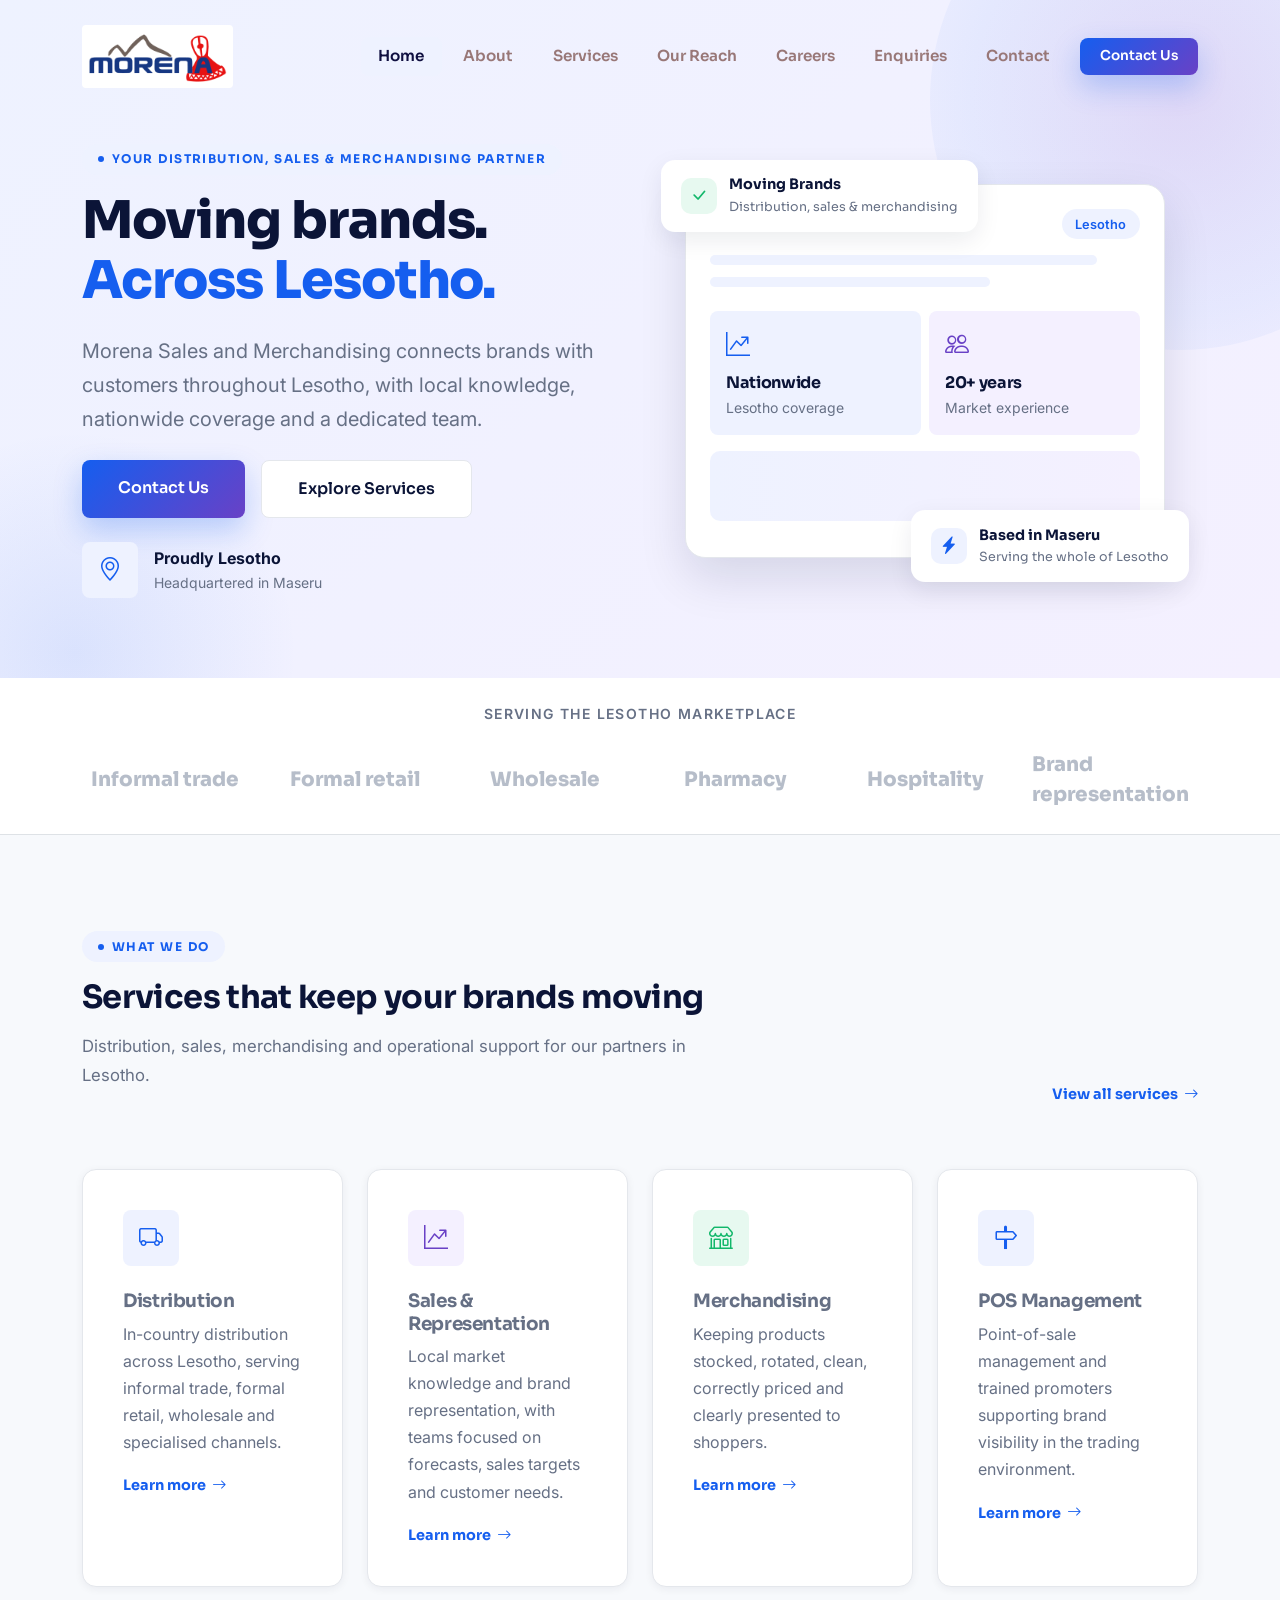
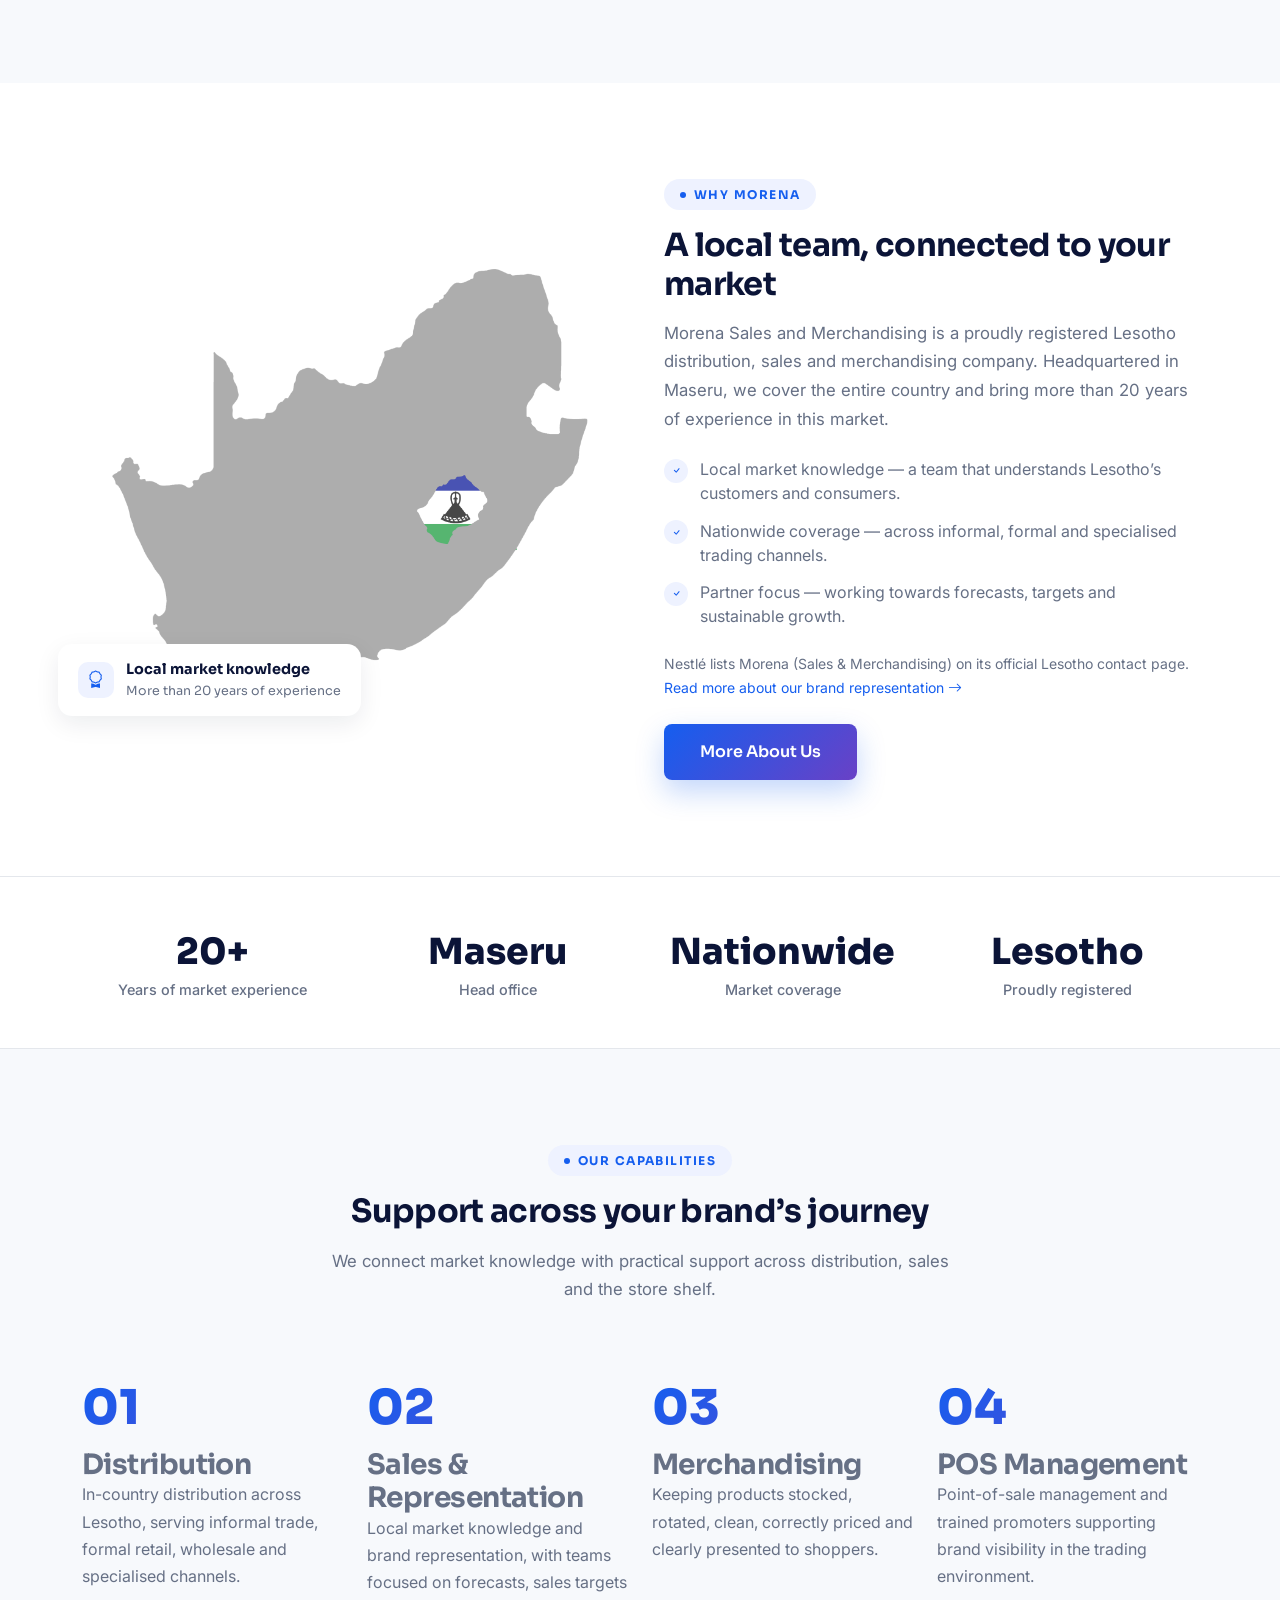
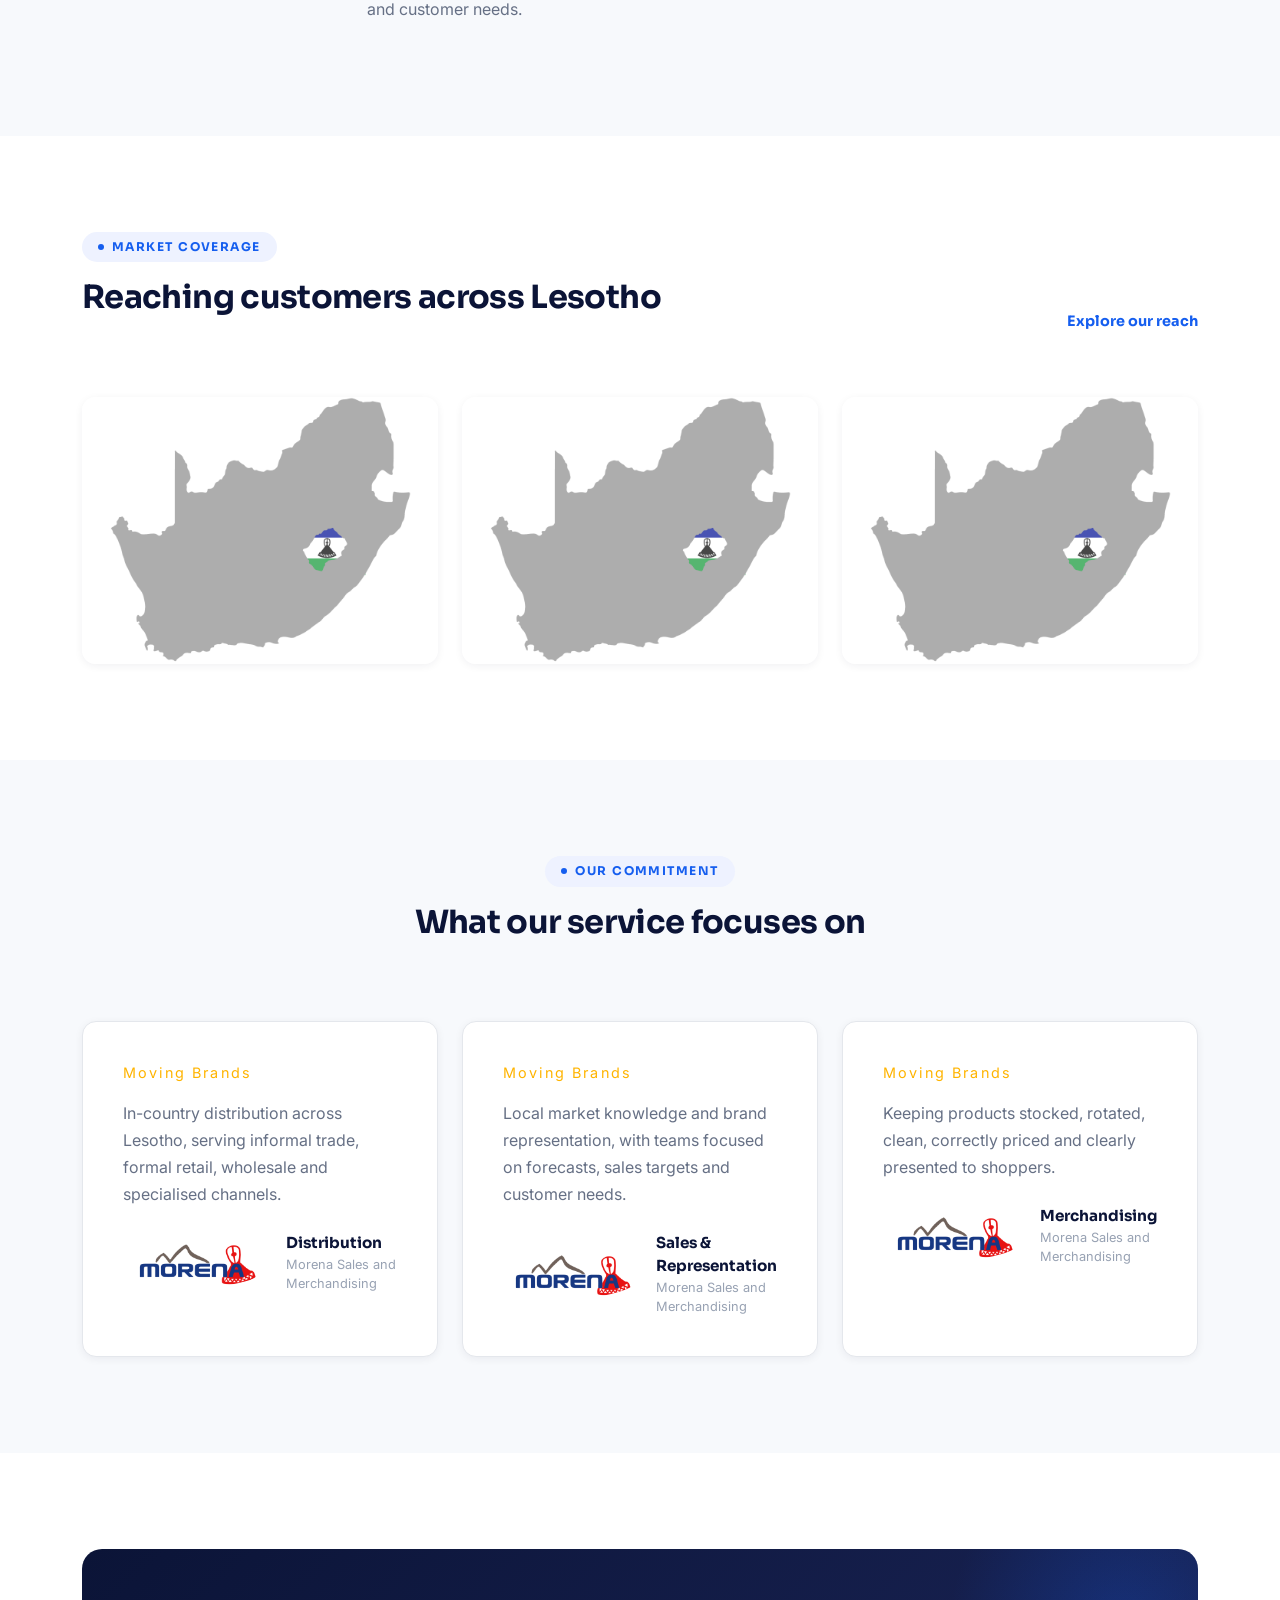
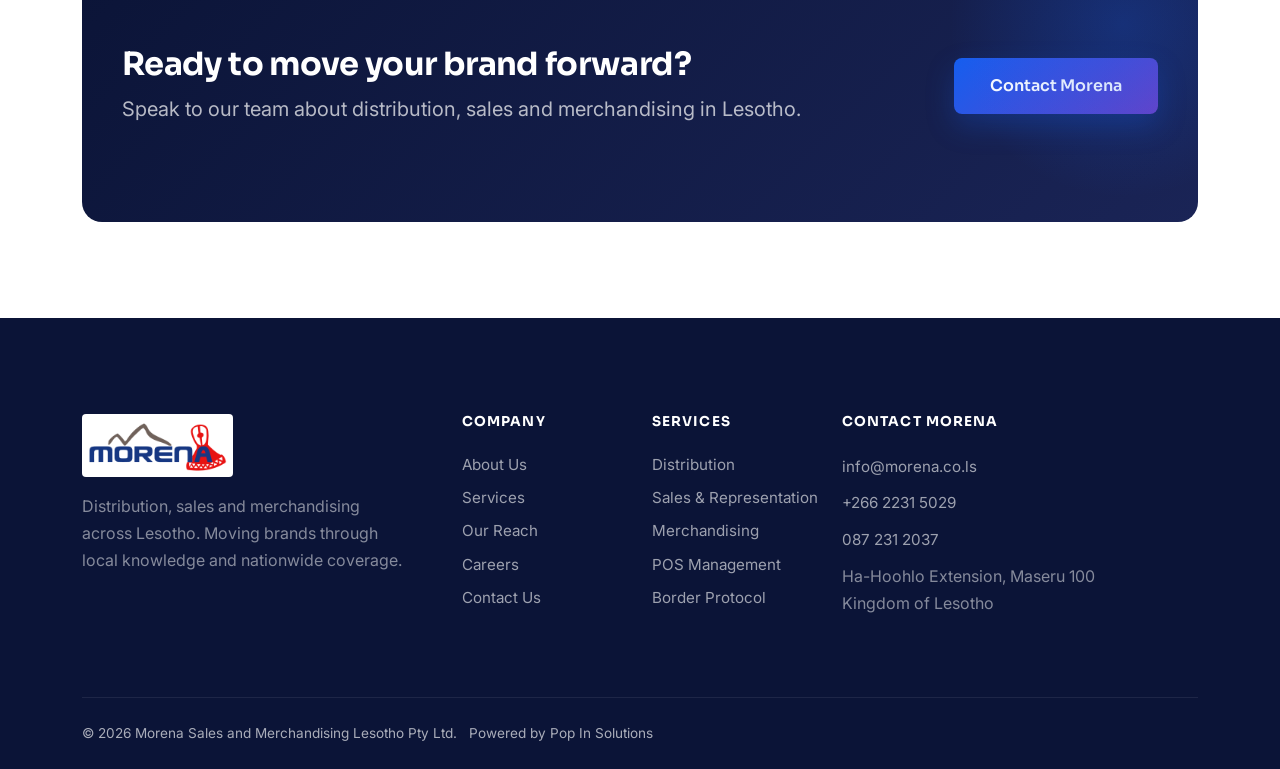
==== index.html @ 4439da63 "updatessss" ====
<!DOCTYPE html>

<html lang="en" style="overflow-x:clip;">
<head>
<meta charset="utf-8"/>
<meta content="width=device-width, initial-scale=1.0" name="viewport"/>
<title>Morena Sales — Distribution, Sales &amp; Merchandising in Lesotho</title>
<meta content="Morena Sales and Merchandising is a proudly registered Lesotho distribution, sales and merchandising company. Headquartered in Maseru, we cover the entire country and bring more than 20 years of experience in this market." name="description"/>
<meta content="Morena Sales, Lesotho, distribution, sales, merchandising, Maseru" name="keywords"/>
<meta content="Morena Sales — Distribution, Sales &amp; Merchandising in Lesotho" property="og:title"/>
<meta content="Morena Sales and Merchandising is a proudly registered Lesotho distribution, sales and merchandising company. Headquartered in Maseru, we cover the entire country and bring more than 20 years of experience in this market." property="og:description"/>
<meta content="website" property="og:type"/>
<link href="assets/morena-logo.png" rel="icon" type="image/png"/><link href="https://fonts.googleapis.com" rel="preconnect"/>
<link crossorigin="" href="https://fonts.gstatic.com" rel="preconnect"/>
<link href="https://fonts.googleapis.com/css2?family=Inter:wght@400;500;600;700&amp;family=Sora:wght@400;600;700;800&amp;display=swap" rel="stylesheet"/><link href="https://cdn.jsdelivr.net/npm/bootstrap@5.3.3/dist/css/bootstrap.min.css" rel="stylesheet"/><link href="https://cdn.jsdelivr.net/npm/bootstrap-icons@1.11.3/font/bootstrap-icons.css" rel="stylesheet"/><link href="css/custom.css" rel="stylesheet"/>
</head>
<body><nav class="navbar navbar-expand-lg navbar-nexora fixed-top">
<div class="container">
<a class="navbar-brand navbar-brand-custom" href="index.html"><img alt="Morena Sales and Merchandising" height="63" src="assets/morena-logo.png" style="width:151px;height:auto;background:white;border-radius:4px;padding:3px;" width="151"/></a>
<button aria-controls="mainNav" aria-expanded="false" aria-label="Toggle navigation" class="navbar-toggler navbar-toggler-custom" data-bs-target="#mainNav" data-bs-toggle="collapse" type="button">
<span class="bar"></span><span class="bar"></span><span class="bar"></span>
</button>
<div class="collapse navbar-collapse" id="mainNav">
<ul class="navbar-nav ms-auto align-items-lg-center gap-1 mt-3 mt-lg-0">
<li class="nav-item"><a class="nav-link nav2 active" href="index.html">Home</a></li>
<li class="nav-item"><a class="nav-link nav2" href="about.html">About</a></li>
<li class="nav-item"><a class="nav-link nav2" href="services.html">Services</a></li>
<li class="nav-item"><a class="nav-link nav2" href="portfolio.html">Our Reach</a></li>
<li class="nav-item"><a class="nav-link nav2" href="blog.html">Careers</a></li>
<li class="nav-item"><a class="nav-link nav2" href="pricing.html">Enquiries</a></li>
<li class="nav-item"><a class="nav-link nav2" href="contact.html">Contact</a></li>
<li class="nav-item ms-lg-2 mt-2 mt-lg-0">
<a class="btn btn-primary btn-sm-custom w-100" href="contact.html">Contact Us</a>
</li>
</ul>
</div>
</div>
</nav><header class="hero">
<div class="container">
<div class="row align-items-center gy-5">
<div class="col-lg-6 hero-content">
<span class="eyebrow">Your distribution, sales &amp; merchandising partner</span>
<h1 class="mb-4">Moving brands. <span class="text-primary-custom">Across Lesotho.</span></h1>
<p class="fs-5 mb-4" style="max-width: 540px;">Morena Sales and Merchandising connects brands with customers throughout Lesotho, with local knowledge, nationwide coverage and a dedicated team.</p>
<div class="d-flex flex-wrap gap-3 mb-4 justify-content-lg-start justify-content-center">
<a class="btn btn-primary btn-lg-custom" href="contact.html">Contact Us</a>
<a class="btn btn-light-custom btn-lg-custom" href="services.html">Explore Services</a>
</div>
<div class="d-flex align-items-center gap-3 justify-content-lg-start justify-content-center"><div class="icon-box icon-box-primary"><i class="bi bi-geo-alt"></i></div><div><strong class="text-navy">Proudly Lesotho</strong><br/><small class="text-slate">Headquartered in Maseru</small></div></div>
</div>
<div class="col-lg-6">
<div class="hero-visual position-relative mx-auto" style="max-width: 480px;">
<div class="hero-mock-card">
<div class="d-flex justify-content-between align-items-center mb-3">
<div class="d-flex gap-2">
<span style="width:10px;height:10px;border-radius:50%;background:#FF5F56;display:block;"></span>
<span style="width:10px;height:10px;border-radius:50%;background:#FFBD2E;display:block;"></span>
<span style="width:10px;height:10px;border-radius:50%;background:#27C93F;display:block;"></span>
</div>
<span class="badge-soft">Lesotho</span>
</div>
<div class="mock-bar" style="width: 90%;"></div>
<div class="mock-bar" style="width: 65%;"></div>
<div class="row g-2 my-3">
<div class="col-6">
<div class="p-3 rounded-3" style="background: var(--n-bg-alt);">
<i class="bi bi-graph-up-arrow text-primary-custom fs-4"></i>
<div class="fw-bold text-navy mt-2 font-display">Nationwide</div>
<small class="text-slate">Lesotho coverage</small>
</div>
</div>
<div class="col-6">
<div class="p-3 rounded-3" style="background: #F4F0FF;">
<i class="bi bi-people text-primary-custom fs-4" style="color:var(--n-secondary) !important;"></i>
<div class="fw-bold text-navy mt-2 font-display">20+ years</div>
<small class="text-slate">Market experience</small>
</div>
</div>
</div>
<div class="mock-bar" style="width: 100%; height: 70px; border-radius: 10px; background: linear-gradient(90deg, var(--n-bg-alt), #F4F0FF);"></div>
</div>
<div class="hero-float-badge badge-1 d-none d-sm-flex">
<div class="icon-box icon-box-success" style="width:36px;height:36px;border-radius:10px;font-size:1.1rem;"><i class="bi bi-check-lg"></i></div>
<div>Moving Brands<br/><small class="text-slate fw-normal">Distribution, sales &amp; merchandising</small></div>
</div>
<div class="hero-float-badge badge-2 d-none d-sm-flex">
<div class="icon-box icon-box-primary" style="width:36px;height:36px;border-radius:10px;font-size:1.1rem;"><i class="bi bi-lightning-charge-fill"></i></div>
<div>Based in Maseru<br/><small class="text-slate fw-normal">Serving the whole of Lesotho</small></div>
</div>
</div>
</div>
</div>
</div>
</header><section class="py-4 bg-white border-bottom">
<div class="container">
<p class="text-center text-slate small fw-semibold text-uppercase mb-4" style="letter-spacing:0.1em;">Serving the Lesotho marketplace</p>
<div class="row align-items-center justify-content-center g-4">
<div class="col-4 col-md-2"><div class="logo-cloud-item">Informal trade</div></div>
<div class="col-4 col-md-2"><div class="logo-cloud-item">Formal retail</div></div>
<div class="col-4 col-md-2"><div class="logo-cloud-item">Wholesale</div></div>
<div class="col-4 col-md-2"><div class="logo-cloud-item">Pharmacy</div></div>
<div class="col-4 col-md-2"><div class="logo-cloud-item">Hospitality</div></div>
<div class="col-4 col-md-2"><div class="logo-cloud-item">Brand representation</div></div>
</div>
</div>
</section><section class="section bg-soft">
<div class="container">
<div class="row section-header align-items-end">
<div class="col-lg-7 reveal">
<span class="eyebrow">What we do</span>
<h2 class="section-title">Services that keep your brands moving</h2>
<p class="section-subtitle">Distribution, sales, merchandising and operational support for our partners in Lesotho.</p>
</div>
<div class="col-lg-5 text-lg-end mt-3 mt-lg-0 reveal">
<a class="card-link-arrow" href="services.html">View all services <i class="bi bi-arrow-right"></i></a>
</div>
</div>
<div class="row g-4">
<div class="col-md-6 col-lg-3 reveal">
<div class="card-premium">
<div class="icon-box icon-box-primary mb-4"><i class="bi bi-truck"></i></div>
<h3 class="card-title">Distribution</h3>
<p class="mb-3">In-country distribution across Lesotho, serving informal trade, formal retail, wholesale and specialised channels.</p>
<a class="card-link-arrow" href="service-details.html">Learn more <i class="bi bi-arrow-right"></i></a>
</div>
</div>
<div class="col-md-6 col-lg-3 reveal">
<div class="card-premium">
<div class="icon-box icon-box-secondary mb-4"><i class="bi bi-graph-up-arrow"></i></div>
<h3 class="card-title">Sales &amp; Representation</h3>
<p class="mb-3">Local market knowledge and brand representation, with teams focused on forecasts, sales targets and customer needs.</p>
<a class="card-link-arrow" href="service-details.html">Learn more <i class="bi bi-arrow-right"></i></a>
</div>
</div>
<div class="col-md-6 col-lg-3 reveal">
<div class="card-premium">
<div class="icon-box icon-box-success mb-4"><i class="bi bi-shop"></i></div>
<h3 class="card-title">Merchandising</h3>
<p class="mb-3">Keeping products stocked, rotated, clean, correctly priced and clearly presented to shoppers.</p>
<a class="card-link-arrow" href="service-details.html">Learn more <i class="bi bi-arrow-right"></i></a>
</div>
</div>
<div class="col-md-6 col-lg-3 reveal">
<div class="card-premium">
<div class="icon-box icon-box-primary mb-4"><i class="bi bi-signpost"></i></div>
<h3 class="card-title">POS Management</h3>
<p class="mb-3">Point-of-sale management and trained promoters supporting brand visibility in the trading environment.</p>
<a class="card-link-arrow" href="service-details.html">Learn more <i class="bi bi-arrow-right"></i></a>
</div>
</div>
</div>
</div>
</section><section class="section">
<div class="container">
<div class="row align-items-center g-4 g-lg-5">
<div class="col-lg-6 reveal">
<div class="position-relative">
<img alt="Lesotho highlighted on a map of South Africa" class="rounded-img w-100" src="assets/lesotho.png" style="width:100%;object-fit:contain;background:#fff;"/>
<div class="hero-float-badge badge-2 d-none d-sm-flex" style="position:absolute; bottom:-1.5rem; left:-1.5rem; right:auto;">
<div class="icon-box icon-box-primary" style="width:36px;height:36px;border-radius:10px;font-size:1.1rem;"><i class="bi bi-award"></i></div>
<div>Local market knowledge<br/><small class="text-slate fw-normal">More than 20 years of experience</small></div>
</div>
</div>
</div>
<div class="col-lg-6 reveal">
<span class="eyebrow">Why Morena</span>
<h2 class="section-title">A local team, connected to your market</h2>
<p class="section-subtitle mb-4">Morena Sales and Merchandising is a proudly registered Lesotho distribution, sales and merchandising company. Headquartered in Maseru, we cover the entire country and bring more than 20 years of experience in this market.</p>
<ul class="list-check mb-4">
<li><i class="bi bi-check"></i><div>Local market knowledge — a team that understands Lesotho’s customers and consumers.</div></li>
<li><i class="bi bi-check"></i><div>Nationwide coverage — across informal, formal and specialised trading channels.</div></li>
<li><i class="bi bi-check"></i><div>Partner focus — working towards forecasts, targets and sustainable growth.</div></li>
</ul><p class="small mb-4">Nestlé lists Morena (Sales &amp; Merchandising) on its official Lesotho contact page. <a class="text-primary-custom" href="about.html#brand-representation">Read more about our brand representation <i aria-hidden="true" class="bi bi-arrow-right"></i></a></p>
<a class="btn btn-primary btn-lg-custom" href="about.html">More About Us</a>
</div>
</div>
</div>
</section><section class="stats-strip py-5 bg-white">
<div class="container">
<div class="row text-center g-4">
<div class="col-6 col-md-3 stat-item reveal">
<div class="stat-number">20+</div>
<div class="stat-label">Years of market experience</div>
</div>
<div class="col-6 col-md-3 stat-item reveal">
<div class="stat-number">Maseru</div>
<div class="stat-label">Head office</div>
</div>
<div class="col-6 col-md-3 stat-item reveal">
<div class="stat-number">Nationwide</div>
<div class="stat-label">Market coverage</div>
</div>
<div class="col-6 col-md-3 stat-item reveal">
<div class="stat-number">Lesotho</div>
<div class="stat-label">Proudly registered</div>
</div>
</div>
</div>
</section><section class="section bg-soft">
<div class="container">
<div class="row section-header justify-content-center text-center">
<div class="col-lg-7 reveal">
<span class="eyebrow">Our capabilities</span>
<h2 class="section-title">Support across your brand’s journey</h2>
<p class="section-subtitle mx-auto">We connect market knowledge with practical support across distribution, sales and the store shelf.</p>
</div>
</div>
<div class="row g-4">
<div class="col-md-6 col-lg-3 reveal">
<div class="process-step">
<span class="process-number">01</span>
<h3 class="card-title">Distribution</h3>
<p>In-country distribution across Lesotho, serving informal trade, formal retail, wholesale and specialised channels.</p>
</div>
</div>
<div class="col-md-6 col-lg-3 reveal">
<div class="process-step">
<span class="process-number">02</span>
<h3 class="card-title">Sales &amp; Representation</h3>
<p>Local market knowledge and brand representation, with teams focused on forecasts, sales targets and customer needs.</p>
</div>
</div>
<div class="col-md-6 col-lg-3 reveal">
<div class="process-step">
<span class="process-number">03</span>
<h3 class="card-title">Merchandising</h3>
<p>Keeping products stocked, rotated, clean, correctly priced and clearly presented to shoppers.</p>
</div>
</div>
<div class="col-md-6 col-lg-3 reveal">
<div class="process-step">
<span class="process-number">04</span>
<h3 class="card-title">POS Management</h3>
<p>Point-of-sale management and trained promoters supporting brand visibility in the trading environment.</p>
</div>
</div>
</div>
</div>
</section><section class="section">
<div class="container">
<div class="row section-header align-items-end">
<div class="col-lg-7 reveal">
<span class="eyebrow">Market coverage</span>
<h2 class="section-title">Reaching customers across Lesotho</h2>
</div>
<div class="col-lg-5 text-lg-end mt-3 mt-lg-0 reveal">
<a class="card-link-arrow" href="portfolio.html">Explore our reach</a>
</div>
</div>
<div class="row g-4">
<div class="col-md-6 col-lg-4 reveal">
<a class="portfolio-card d-block" href="portfolio.html">
<img alt="Lesotho highlighted on a map of South Africa" src="assets/lesotho.png" style="width:100%;object-fit:contain;background:#fff;"/>
<div class="portfolio-overlay">
<span>Lesotho market coverage</span>
<h5>Informal trade</h5>
</div>
</a>
</div>
<div class="col-md-6 col-lg-4 reveal">
<a class="portfolio-card d-block" href="portfolio.html">
<img alt="Lesotho highlighted on a map of South Africa" src="assets/lesotho.png" style="width:100%;object-fit:contain;background:#fff;"/>
<div class="portfolio-overlay">
<span>Lesotho market coverage</span>
<h5>Formal retail</h5>
</div>
</a>
</div>
<div class="col-md-6 col-lg-4 reveal">
<a class="portfolio-card d-block" href="portfolio.html">
<img alt="Lesotho highlighted on a map of South Africa" src="assets/lesotho.png" style="width:100%;object-fit:contain;background:#fff;"/>
<div class="portfolio-overlay">
<span>Lesotho market coverage</span>
<h5>Wholesale</h5>
</div>
</a>
</div>
</div>
</div>
</section><section class="section bg-soft">
<div class="container">
<div class="row section-header justify-content-center text-center">
<div class="col-lg-7 reveal">
<span class="eyebrow">Our commitment</span>
<h2 class="section-title">What our service focuses on</h2>
</div>
</div>
<div class="row g-4">
<div class="col-md-6 col-lg-4 reveal">
<div class="testimonial-card">
<div class="stars">Moving Brands</div>
<p>In-country distribution across Lesotho, serving informal trade, formal retail, wholesale and specialised channels.</p>
<div class="testimonial-author">
<img alt="Morena Sales" src="assets/morena-logo.png" style="width:100%;object-fit:contain;background:#fff;"/>
<div>
<div class="name">Distribution</div>
<div class="role">Morena Sales and Merchandising</div>
</div>
</div>
</div>
</div>
<div class="col-md-6 col-lg-4 reveal">
<div class="testimonial-card">
<div class="stars">Moving Brands</div>
<p>Local market knowledge and brand representation, with teams focused on forecasts, sales targets and customer needs.</p>
<div class="testimonial-author">
<img alt="Morena Sales" src="assets/morena-logo.png" style="width:100%;object-fit:contain;background:#fff;"/>
<div>
<div class="name">Sales &amp; Representation</div>
<div class="role">Morena Sales and Merchandising</div>
</div>
</div>
</div>
</div>
<div class="col-md-6 col-lg-4 reveal">
<div class="testimonial-card">
<div class="stars">Moving Brands</div>
<p>Keeping products stocked, rotated, clean, correctly priced and clearly presented to shoppers.</p>
<div class="testimonial-author">
<img alt="Morena Sales" src="assets/morena-logo.png" style="width:100%;object-fit:contain;background:#fff;"/>
<div>
<div class="name">Merchandising</div>
<div class="role">Morena Sales and Merchandising</div>
</div>
</div>
</div>
</div>
</div>
</div>
</section><section class="section">
<div class="container">
<div class="cta-section reveal">
<div class="row align-items-center">
<div class="col-lg-8">
<h2 class="mb-2">Ready to move your brand forward?</h2>
<p class="mb-0 fs-5">Speak to our team about distribution, sales and merchandising in Lesotho.</p>
</div>
<div class="col-lg-4 text-lg-end mt-4 mt-lg-0">
<a class="btn btn-primary btn-lg-custom" href="contact.html">Contact Morena</a>
</div>
</div>
</div>
</div>
</section><footer class="footer-nexora">
<div class="container">
<div class="row gy-4">
<div class="col-lg-4 col-md-6">
<a class="navbar-brand-custom d-inline-block mb-3" href="index.html" style="color:#fff !important;"><img alt="Morena Sales and Merchandising" height="63" src="assets/morena-logo.png" style="width:151px;height:auto;background:white;border-radius:4px;padding:3px;" width="151"/></a>
<p class="text-white-50 mb-4" style="max-width:320px;">Distribution, sales and merchandising across Lesotho. Moving brands through local knowledge and nationwide coverage.</p>
<div class="d-flex gap-2">
</div>
</div>
<div class="col-lg-2 col-md-6 col-6">
<h6>Company</h6>
<a href="about.html">About Us</a>
<a href="services.html">Services</a>
<a href="portfolio.html">Our Reach</a>
<a href="blog.html">Careers</a>
<a href="contact.html">Contact Us</a>
</div>
<div class="col-lg-2 col-md-6 col-6">
<h6>Services</h6>
<a href="service-details.html">Distribution</a>
<a href="service-details.html">Sales &amp; Representation</a>
<a href="service-details.html">Merchandising</a>
<a href="service-details.html">POS Management</a>
<a href="service-details.html">Border Protocol</a>
</div>
<div class="col-lg-4 col-md-6">
<h6>Contact Morena</h6>
<p class="text-white-50 mb-3"><a href="mailto:info@morena.co.ls">info@morena.co.ls</a><a href="tel:+26622315029">+266 2231 5029</a><a href="tel:0872312037">087 231 2037</a>Ha-Hoohlo Extension, Maseru 100<br/>Kingdom of Lesotho</p>
</div>
</div>
<div class="footer-bottom d-flex flex-column flex-md-row justify-content-between align-items-center gap-2 text-center text-md-start">
<p class="mb-0">© 2026 Morena Sales and Merchandising Lesotho Pty Ltd. <span class="ms-2">Powered by Pop In Solutions</span></p>
<div class="d-flex gap-4">
</div>
</div>
</div>
</footer>
<button aria-label="Back to top" class="back-to-top"><i class="bi bi-arrow-up"></i></button><script src="https://cdn.jsdelivr.net/npm/bootstrap@5.3.3/dist/js/bootstrap.bundle.min.js"></script>
<script src="js/main.js"></script>
</body>
</html>
---- css/custom.css ----
/* =====================================================
   NEXORA — Premium Bootstrap 5 Business Theme
   Custom Design System (overrides + extensions)
   ===================================================== */

:root {
  /* Color system */
  --n-primary: #155EEF;
  --n-primary-dark: #0E3FB0;
  --n-secondary: #6941C6;
  --n-navy: #0B1437;
  --n-success: #12B76A;
  --n-slate: #667085;
  --n-slate-light: #98A2B3;
  --n-bg: #F7F9FC;
  --n-bg-alt: #EEF2FF;
  --n-border: #E4E7EC;
  --n-white: #FFFFFF;

  /* Gradients */
  --n-gradient-primary: linear-gradient(135deg, #155EEF 0%, #6941C6 100%);
  --n-gradient-soft: linear-gradient(135deg, #EEF2FF 0%, #F4F0FF 100%);
  --n-gradient-dark: linear-gradient(135deg, #0B1437 0%, #1A2456 100%);

  /* Typography */
  --n-font-display: 'Sora', sans-serif;
  --n-font-body: 'Inter', sans-serif;

  /* Spacing rhythm (8px base) */
  --n-space-xs: 0.5rem;
  --n-space-sm: 1rem;
  --n-space-md: 1.5rem;
  --n-space-lg: 2.5rem;
  --n-space-xl: 4rem;
  --n-space-2xl: 6rem;

  /* Radius */
  --n-radius-sm: 8px;
  --n-radius-md: 14px;
  --n-radius-lg: 20px;
  --n-radius-pill: 100px;

  /* Shadows */
  --n-shadow-sm: 0 2px 8px rgba(11, 20, 55, 0.06);
  --n-shadow-md: 0 8px 24px rgba(11, 20, 55, 0.08);
  --n-shadow-lg: 0 20px 48px rgba(11, 20, 55, 0.12);
  --n-shadow-primary: 0 12px 28px rgba(21, 94, 239, 0.25);

  /* Bootstrap overrides */
  --bs-primary: #155EEF;
  --bs-primary-rgb: 21, 94, 239;
  --bs-body-font-family: var(--n-font-body);
  --bs-body-color: var(--n-slate);
  --bs-body-bg: var(--n-white);
}

/* =====================================================
   BASE
   ===================================================== */
html { scroll-behavior: smooth; }

body {
  font-family: var(--n-font-body);
  color: var(--n-slate);
  background-color: var(--n-white);
  -webkit-font-smoothing: antialiased;
  overflow-x: hidden;
}

h1, h2, h3, h4, h5, h6,
.font-display {
  font-family: var(--n-font-display);
  color: var(--n-navy);
  font-weight: 700;
  letter-spacing: -0.02em;
}

h1 { font-weight: 800; }

p { line-height: 1.7; }

a { text-decoration: none; }

.text-primary-custom { color: var(--n-primary) !important; }
.text-slate { color: var(--n-slate) !important; }
.text-navy { color: var(--n-navy) !important; }
.bg-soft { background-color: var(--n-bg) !important; }
.bg-soft-alt { background: var(--n-gradient-soft) !important; }
.bg-navy { background-color: var(--n-navy) !important; }
.bg-gradient-primary { background: var(--n-gradient-primary) !important; }
.bg-gradient-dark { background: var(--n-gradient-dark) !important; }

/* Section spacing rhythm */
.section { padding-top: var(--n-space-2xl); padding-bottom: var(--n-space-2xl); }
.section-sm { padding-top: var(--n-space-xl); padding-bottom: var(--n-space-xl); }

@media (max-width: 767.98px) {
  .section { padding-top: var(--n-space-xl); padding-bottom: var(--n-space-xl); }
  .section-sm { padding-top: var(--n-space-lg); padding-bottom: var(--n-space-lg); }
}

/* Eyebrow label */
.eyebrow {
  display: inline-flex;
  align-items: center;
  gap: 0.5rem;
  font-family: var(--n-font-display);
  font-size: 0.75rem;
  font-weight: 700;
  letter-spacing: 0.12em;
  text-transform: uppercase;
  color: var(--n-primary);
  background: var(--n-bg-alt);
  padding: 0.4rem 1rem;
  border-radius: var(--n-radius-pill);
  margin-bottom: var(--n-space-sm);
}

.eyebrow::before {
  content: '';
  width: 6px;
  height: 6px;
  border-radius: 50%;
  background: var(--n-primary);
  display: inline-block;
}

.section-title { margin-bottom: var(--n-space-sm); }
.section-subtitle {
  font-size: 1.05rem;
  color: var(--n-slate);
  max-width: 620px;
}
.section-header { margin-bottom: var(--n-space-xl); }

/* =====================================================
   BUTTONS
   ===================================================== */
.btn {
  font-family: var(--n-font-display);
  font-weight: 600;
  border-radius: var(--n-radius-sm);
  padding: 0.75rem 1.75rem;
  font-size: 0.95rem;
  transition: all 0.25s ease;
  border-width: 1.5px;
}

.btn-primary {
  background: var(--n-gradient-primary);
  border: none;
  box-shadow: var(--n-shadow-primary);
  color: #fff;
}

.btn-primary:hover {
  transform: translateY(-2px);
  box-shadow: 0 16px 32px rgba(21, 94, 239, 0.32);
  color: #fff;
}

.btn-outline-primary {
  border-color: var(--n-primary);
  color: var(--n-primary);
  background: transparent;
}

.btn-outline-primary:hover {
  background: var(--n-primary);
  border-color: var(--n-primary);
  transform: translateY(-2px);
}

.btn-light-custom {
  background: #fff;
  color: var(--n-navy);
  border: 1.5px solid var(--n-border);
}

.btn-light-custom:hover {
  background: var(--n-bg);
  transform: translateY(-2px);
}

.btn-outline-white {
  border-color: rgba(255,255,255,0.4);
  color: #fff;
}

.btn-outline-white:hover {
  background: rgba(255,255,255,0.12);
  border-color: #fff;
  color: #fff;
}

.btn-lg-custom { padding: 1rem 2.25rem; font-size: 1rem; }
.btn-sm-custom { padding: 0.5rem 1.25rem; font-size: 0.85rem; }

/* =====================================================
   NAVBAR
   ===================================================== */
.navbar-nexora {
  padding: 1.25rem 0;
  transition: all 0.3s ease;
  background: rgba(255, 255, 255, 0.0);
}

.navbar-nexora.scrolled {
  padding: 0.75rem 0;
  background: rgba(255, 255, 255, 0.92);
  backdrop-filter: blur(12px);
  box-shadow: var(--n-shadow-sm);
}

.navbar-brand-custom {
  font-family: var(--n-font-display);
  font-weight: 800;
  font-size: 1.5rem;
  color: var(--n-navy) !important;
  letter-spacing: -0.02em;
}

.navbar-brand-custom span { color: var(--n-primary); }

.navbar-nexora .nav-link {
  font-family: var(--n-font-display);
  font-weight: 600;
  font-size: 0.95rem;
  color: rgb(152, 119, 119) !important;
  padding: 0.5rem 1.1rem !important;
  border-radius: var(--n-radius-sm);
  transition: all 0.2s ease;
}

.nav2{
  color: yellow !important;;
}
.navbar-nexora .nav-link:hover,
.navbar-nexora .nav-link.active {
  color: rgb(15, 15, 64) !important;
  background: var(--n-bg-alt);
}

.navbar-toggler-custom {
  border: none;
  width: 44px;
  height: 44px;
  border-radius: var(--n-radius-sm);
  background: var(--n-bg-alt);
  display: flex;
  align-items: center;
  justify-content: center;
  gap: 4px;
  flex-direction: column;
  padding: 0;
}

.navbar-toggler-custom .bar {
  width: 20px;
  height: 2px;
  background: var(--n-navy);
  border-radius: 2px;
  transition: all 0.3s ease;
}

.navbar-toggler-custom.active .bar:nth-child(1) {
  transform: translateY(6px) rotate(45deg);
}
.navbar-toggler-custom.active .bar:nth-child(2) { opacity: 0; }
.navbar-toggler-custom.active .bar:nth-child(3) {
  transform: translateY(-6px) rotate(-45deg);
}

/* =====================================================
   HERO
   ===================================================== */
.hero {
  position: relative;
  padding-top: 9rem;
  padding-bottom: 5rem;
  background: var(--n-gradient-soft);
  overflow: hidden;
}

.hero::before {
  content: '';
  position: absolute;
  top: -150px;
  right: -150px;
  width: 500px;
  height: 500px;
  border-radius: 50%;
  background: radial-gradient(circle, rgba(105,65,198,0.14) 0%, rgba(21,94,239,0.06) 60%, transparent 100%);
  z-index: 0;
}

.hero::after {
  content: '';
  position: absolute;
  bottom: -200px;
  left: -150px;
  width: 450px;
  height: 450px;
  border-radius: 50%;
  background: radial-gradient(circle, rgba(21,94,239,0.10) 0%, transparent 70%);
  z-index: 0;
}

.hero-content { position: relative; z-index: 2; }

.hero h1 { font-size: 3.25rem; line-height: 1.15; }

@media (max-width: 991.98px) {
  .hero { padding-top: 7rem; text-align: center; }
  .hero h1 { font-size: 2.4rem; }
}

@media (max-width: 575.98px) {
  .hero h1 { font-size: 2rem; }
}

/* Hero visual / dashboard mock card */
.hero-visual {
  position: relative;
  z-index: 1;
}

.hero-mock-card {
  background: #fff;
  border-radius: var(--n-radius-lg);
  box-shadow: var(--n-shadow-lg);
  padding: var(--n-space-md);
  border: 1px solid var(--n-border);
  position: relative;
}

.hero-mock-card .mock-bar {
  height: 10px;
  border-radius: var(--n-radius-pill);
  background: var(--n-bg-alt);
  margin-bottom: 0.75rem;
}

.hero-float-badge {
  position: absolute;
  background: #fff;
  border-radius: var(--n-radius-md);
  box-shadow: var(--n-shadow-md);
  padding: 0.9rem 1.25rem;
  display: flex;
  align-items: center;
  gap: 0.75rem;
  font-family: var(--n-font-display);
  font-weight: 700;
  font-size: 0.9rem;
  color: var(--n-navy);
  z-index: 3;
}

.hero-float-badge.badge-1 { top: -1.5rem; left: -1.5rem; }
.hero-float-badge.badge-2 { bottom: -1.5rem; right: -1.5rem; }

.hero-float-badge .icon-box {
  width: 36px;
  height: 36px;
  border-radius: 10px;
  display: flex;
  align-items: center;
  justify-content: center;
  flex-shrink: 0;
}

@media (max-width: 767.98px) {
  .hero-float-badge { padding: 0.6rem 0.9rem; font-size: 0.75rem; }
  .hero-float-badge.badge-1 { top: -1rem; left: -0.5rem; }
  .hero-float-badge.badge-2 { bottom: -1rem; right: -0.5rem; }
}

/* Stats strip */
.stats-strip {
  border-top: 1px solid var(--n-border);
  border-bottom: 1px solid var(--n-border);
}

.stat-item .stat-number {
  font-family: var(--n-font-display);
  font-size: 2.25rem;
  font-weight: 800;
  color: var(--n-navy);
}

.stat-item .stat-label {
  font-size: 0.9rem;
  color: var(--n-slate);
  font-weight: 500;
}

/* =====================================================
   ICON BOXES
   ===================================================== */
.icon-box {
  width: 56px;
  height: 56px;
  border-radius: var(--n-radius-sm);
  display: flex;
  align-items: center;
  justify-content: center;
  font-size: 1.5rem;
  flex-shrink: 0;
}

.icon-box-primary { background: var(--n-bg-alt); color: var(--n-primary); }
.icon-box-secondary { background: #F4F0FF; color: var(--n-secondary); }
.icon-box-success { background: #E7F9F0; color: var(--n-success); }

.icon-box-lg { width: 72px; height: 72px; font-size: 2rem; border-radius: var(--n-radius-md); }

.icon-box-white {
  background: rgba(255,255,255,0.12);
  color: #fff;
}

/* =====================================================
   CARDS — premium card system
   ===================================================== */
.card-premium {
  background: #fff;
  border: 1px solid var(--n-border);
  border-radius: var(--n-radius-md);
  box-shadow: var(--n-shadow-sm);
  transition: all 0.3s ease;
  padding: var(--n-space-lg);
  height: 100%;
}

.card-premium:hover {
  box-shadow: var(--n-shadow-md);
  transform: translateY(-6px);
  border-color: transparent;
}

.card-premium .card-title {
  font-size: 1.15rem;
  margin-bottom: 0.5rem;
}

.card-link-arrow {
  font-family: var(--n-font-display);
  font-weight: 700;
  font-size: 0.9rem;
  color: var(--n-primary);
  display: inline-flex;
  align-items: center;
  gap: 0.4rem;
  transition: gap 0.2s ease;
}

.card-link-arrow:hover { gap: 0.7rem; color: var(--n-primary-dark); }

/* Pricing card */
.pricing-card {
  background: #fff;
  border: 1px solid var(--n-border);
  border-radius: var(--n-radius-lg);
  padding: var(--n-space-lg);
  box-shadow: var(--n-shadow-sm);
  transition: all 0.3s ease;
  height: 100%;
  position: relative;
}

.pricing-card:hover { box-shadow: var(--n-shadow-md); transform: translateY(-6px); }

.pricing-card.featured {
  background: var(--n-gradient-dark);
  border: none;
  color: #fff;
  box-shadow: var(--n-shadow-lg);
  transform: scale(1.03);
}

.pricing-card.featured .price, .pricing-card.featured h3 { color: #fff; }
.pricing-card.featured .text-slate { color: rgba(255,255,255,0.65) !important; }
.pricing-card.featured ul li { color: rgba(255,255,255,0.85); }
.pricing-card.featured .pricing-divider { border-color: rgba(255,255,255,0.12); }

@media (max-width: 991.98px) {
  .pricing-card.featured { transform: none; }
}

.pricing-badge {
  position: absolute;
  top: -14px;
  right: 2rem;
  background: var(--n-gradient-primary);
  color: #fff;
  font-family: var(--n-font-display);
  font-weight: 700;
  font-size: 0.75rem;
  padding: 0.4rem 1rem;
  border-radius: var(--n-radius-pill);
  letter-spacing: 0.05em;
}

.price {
  font-family: var(--n-font-display);
  font-size: 3rem;
  font-weight: 800;
  color: var(--n-navy);
}

.price-period { font-size: 1rem; font-weight: 500; color: var(--n-slate); }

.pricing-divider { border-color: var(--n-border); margin: var(--n-space-md) 0; }

.feature-list { list-style: none; padding: 0; margin: 0; }
.feature-list li {
  display: flex;
  align-items: flex-start;
  gap: 0.65rem;
  margin-bottom: 0.75rem;
  font-size: 0.95rem;
  color: var(--n-slate);
}

.feature-list li i { color: var(--n-success); margin-top: 0.2rem; flex-shrink: 0; }
.feature-list li.disabled { opacity: 0.45; }
.feature-list li.disabled i { color: var(--n-slate-light); }

/* Blog cards */
.blog-card-img {
  border-radius: var(--n-radius-md) var(--n-radius-md) 0 0;
  overflow: hidden;
  aspect-ratio: 16/10;
}

.blog-card-img img { transition: transform 0.4s ease; width: 100%; height: 100%; object-fit: cover; }
.card-premium:hover .blog-card-img img { transform: scale(1.06); }

.blog-card-body { padding: var(--n-space-md) var(--n-space-md) 0; }

.tag-pill {
  display: inline-block;
  font-family: var(--n-font-display);
  font-size: 0.7rem;
  font-weight: 700;
  letter-spacing: 0.06em;
  text-transform: uppercase;
  color: var(--n-primary);
  background: var(--n-bg-alt);
  padding: 0.3rem 0.8rem;
  border-radius: var(--n-radius-pill);
  margin-bottom: 0.75rem;
}

.meta-row {
  display: flex;
  align-items: center;
  gap: 1rem;
  font-size: 0.85rem;
  color: var(--n-slate-light);
  margin-top: 1rem;
  padding-top: 1rem;
  border-top: 1px solid var(--n-border);
}

/* Portfolio card */
.portfolio-card {
  position: relative;
  border-radius: var(--n-radius-md);
  overflow: hidden;
  box-shadow: var(--n-shadow-sm);
  aspect-ratio: 4/3;
}

.portfolio-card img { width: 100%; height: 100%; object-fit: cover; transition: transform 0.5s ease; }

.portfolio-overlay {
  position: absolute;
  inset: 0;
  background: linear-gradient(180deg, rgba(11,20,55,0) 30%, rgba(11,20,55,0.88) 100%);
  display: flex;
  flex-direction: column;
  justify-content: flex-end;
  padding: var(--n-space-md);
  opacity: 0;
  transition: opacity 0.35s ease;
}

.portfolio-card:hover .portfolio-overlay { opacity: 1; }
.portfolio-card:hover img { transform: scale(1.08); }

.portfolio-overlay h5 { color: #fff; margin-bottom: 0.25rem; }
.portfolio-overlay span { color: rgba(255,255,255,0.7); font-size: 0.85rem; }

/* Testimonial card */
.testimonial-card {
  background: #fff;
  border-radius: var(--n-radius-md);
  box-shadow: var(--n-shadow-sm);
  border: 1px solid var(--n-border);
  padding: var(--n-space-lg);
  height: 100%;
}

.testimonial-card .stars { color: #FFB400; letter-spacing: 0.15em; font-size: 0.9rem; margin-bottom: 1rem; }

.testimonial-author {
  display: flex;
  align-items: center;
  gap: 0.85rem;
  margin-top: var(--n-space-md);
}

.testimonial-author img {
  width: 48px; height: 48px; border-radius: 50%; object-fit: cover;
}

.testimonial-author .name { font-family: var(--n-font-display); font-weight: 700; color: var(--n-navy); font-size: 0.95rem; }
.testimonial-author .role { font-size: 0.8rem; color: var(--n-slate-light); }

/* Process steps (numbered — real sequence) */
.process-step {
  position: relative;
  padding-left: 0;
}

.process-number {
  font-family: var(--n-font-display);
  font-size: 3rem;
  font-weight: 800;
  background: var(--n-gradient-primary);
  -webkit-background-clip: text;
  background-clip: text;
  -webkit-text-fill-color: transparent;
  color: transparent;
  line-height: 1;
  margin-bottom: 1rem;
  display: block;
}

/* Logo cloud */
.logo-cloud-item {
  display: flex;
  align-items: center;
  justify-content: center;
  font-family: var(--n-font-display);
  font-weight: 800;
  font-size: 1.25rem;
  color: var(--n-slate-light);
  opacity: 0.7;
  transition: opacity 0.2s ease;
}

.logo-cloud-item:hover { opacity: 1; color: var(--n-navy); }

/* =====================================================
   FORMS
   ===================================================== */
.form-control,
.form-select {
  border: 1.5px solid var(--n-border);
  border-radius: var(--n-radius-sm);
  padding: 0.85rem 1.1rem;
  font-size: 0.95rem;
  background-color: var(--n-bg);
  transition: all 0.2s ease;
}

.form-control:focus,
.form-select:focus {
  border-color: var(--n-primary);
  box-shadow: 0 0 0 4px rgba(21, 94, 239, 0.1);
  background-color: #fff;
}

.form-label {
  font-family: var(--n-font-display);
  font-weight: 600;
  font-size: 0.9rem;
  color: var(--n-navy);
  margin-bottom: 0.5rem;
}

.form-control.is-invalid, .form-select.is-invalid { border-color: #DC3545; }
.form-control.is-valid, .form-select.is-valid { border-color: var(--n-success); }

/* Newsletter / CTA section */
.cta-section {
  background: var(--n-gradient-dark);
  border-radius: var(--n-radius-lg);
  padding: var(--n-space-2xl) var(--n-space-lg);
  position: relative;
  overflow: hidden;
}

.cta-section::before {
  content: '';
  position: absolute;
  top: -100px;
  right: -100px;
  width: 350px;
  height: 350px;
  border-radius: 50%;
  background: radial-gradient(circle, rgba(21,94,239,0.25) 0%, transparent 70%);
}

.cta-section h2, .cta-section p { color: #fff; position: relative; z-index: 1; }
.cta-section p { color: rgba(255,255,255,0.7); }

/* =====================================================
   FOOTER
   ===================================================== */
.footer-nexora {
  background: var(--n-navy);
  color: rgba(255,255,255,0.65);
  padding-top: var(--n-space-2xl);
}

.footer-nexora h6 {
  color: #fff;
  font-size: 0.85rem;
  letter-spacing: 0.08em;
  text-transform: uppercase;
  margin-bottom: var(--n-space-md);
}

.footer-nexora a {
  color: rgba(255,255,255,0.6);
  transition: color 0.2s ease;
  display: block;
  margin-bottom: 0.65rem;
  font-size: 0.95rem;
}

.footer-nexora a:hover { color: #fff; }

.footer-bottom {
  border-top: 1px solid rgba(255,255,255,0.08);
  margin-top: var(--n-space-xl);
  padding: var(--n-space-md) 0;
  font-size: 0.85rem;
}

.social-icon {
  width: 40px;
  height: 40px;
  border-radius: 50%;
  background: rgba(255,255,255,0.06);
  display: flex;
  align-items: center;
  justify-content: center;
  color: #fff !important;
  transition: all 0.2s ease;
  margin-bottom: 0 !important;
}

.social-icon:hover { background: var(--n-primary); transform: translateY(-3px); }

/* =====================================================
   PAGE HEADER (sub-pages)
   ===================================================== */
.page-header {
  background: var(--n-gradient-dark);
  padding: 8rem 0 4rem;
  position: relative;
  overflow: hidden;
  text-align: center;
}

.page-header::before {
  content: '';
  position: absolute;
  top: -120px;
  right: -120px;
  width: 400px;
  height: 400px;
  border-radius: 50%;
  background: radial-gradient(circle, rgba(21,94,239,0.25) 0%, transparent 70%);
}

.page-header h1 { color: #fff; }

.breadcrumb-custom {
  display: inline-flex;
  gap: 0.5rem;
  font-size: 0.9rem;
  color: rgba(255,255,255,0.6);
  font-weight: 500;
}

.breadcrumb-custom a { color: rgba(255,255,255,0.6); }
.breadcrumb-custom a:hover { color: #fff; }
.breadcrumb-custom .active { color: var(--n-primary); }

/* =====================================================
   SCROLL REVEAL (lightweight)
   ===================================================== */
.reveal {
  opacity: 0;
  transform: translateY(24px);
  transition: opacity 0.6s ease, transform 0.6s ease;
}

.reveal.is-visible {
  opacity: 1;
  transform: translateY(0);
}

@media (prefers-reduced-motion: reduce) {
  .reveal { opacity: 1; transform: none; transition: none; }
  .card-premium:hover, .pricing-card:hover, .btn:hover, .portfolio-card img { transform: none; }
}

/* =====================================================
   MISC UTILITIES
   ===================================================== */
.divider-line { height: 1px; background: var(--n-border); border: none; }

.rounded-img { border-radius: var(--n-radius-lg); }

.badge-soft {
  background: var(--n-bg-alt);
  color: var(--n-primary);
  font-weight: 600;
  padding: 0.35rem 0.85rem;
  border-radius: var(--n-radius-pill);
  font-size: 0.8rem;
}

.list-check {
  list-style: none;
  padding: 0;
}

.list-check li {
  display: flex;
  align-items: flex-start;
  gap: 0.75rem;
  margin-bottom: 0.85rem;
}

.list-check li i {
  color: var(--n-primary);
  background: var(--n-bg-alt);
  width: 24px;
  height: 24px;
  border-radius: 50%;
  display: flex;
  align-items: center;
  justify-content: center;
  font-size: 0.7rem;
  flex-shrink: 0;
  margin-top: 0.1rem;
}

/* Author / sidebar widgets (blog details) */
.widget {
  background: #fff;
  border: 1px solid var(--n-border);
  border-radius: var(--n-radius-md);
  padding: var(--n-space-md);
  margin-bottom: var(--n-space-md);
}

.widget h5 { font-size: 1rem; margin-bottom: var(--n-space-sm); }

.widget-link-list { list-style: none; padding: 0; margin: 0; }
.widget-link-list li {
  display: flex;
  justify-content: space-between;
  padding: 0.6rem 0;
  border-bottom: 1px solid var(--n-border);
  font-size: 0.9rem;
  color: var(--n-navy);
  font-weight: 500;
}
.widget-link-list li:last-child { border-bottom: none; }
.widget-link-list li span { color: var(--n-slate-light); font-weight: 400; }

/* FAQ accordion custom */
.accordion-custom .accordion-item {
  border: 1px solid var(--n-border);
  border-radius: var(--n-radius-sm) !important;
  margin-bottom: 1rem;
  overflow: hidden;
}

.accordion-custom .accordion-button {
  font-family: var(--n-font-display);
  font-weight: 700;
  color: var(--n-navy);
  background: #fff;
  padding: 1.25rem 1.5rem;
}

.accordion-custom .accordion-button:not(.collapsed) {
  color: var(--n-primary);
  background: var(--n-bg-alt);
  box-shadow: none;
}

.accordion-custom .accordion-button:focus { box-shadow: none; border-color: var(--n-border); }
.accordion-custom .accordion-body { padding: 1.25rem 1.5rem; color: var(--n-slate); }

/* Back to top */
.back-to-top {
  position: fixed;
  bottom: 2rem;
  right: 2rem;
  width: 48px;
  height: 48px;
  border-radius: 50%;
  background: var(--n-gradient-primary);
  color: #fff;
  display: flex;
  align-items: center;
  justify-content: center;
  box-shadow: var(--n-shadow-primary);
  opacity: 0;
  visibility: hidden;
  transform: translateY(10px);
  transition: all 0.3s ease;
  z-index: 999;
  border: none;
}

.back-to-top.show { opacity: 1; visibility: visible; transform: translateY(0); }

/* Contact map placeholder */
.map-frame {
  border-radius: var(--n-radius-md);
  overflow: hidden;
  border: 1px solid var(--n-border);
  height: 50%;
  min-height: 320px;
}

.map-frame iframe { width: 100%; height: 100%; min-height: 320px; border: 0; display: block; }

/* Service detail icon list */
.feature-grid-item {
  display: flex;
  gap: 1rem;
  padding: var(--n-space-md);
  background: var(--n-bg);
  border-radius: var(--n-radius-md);
  height: 100%;
}
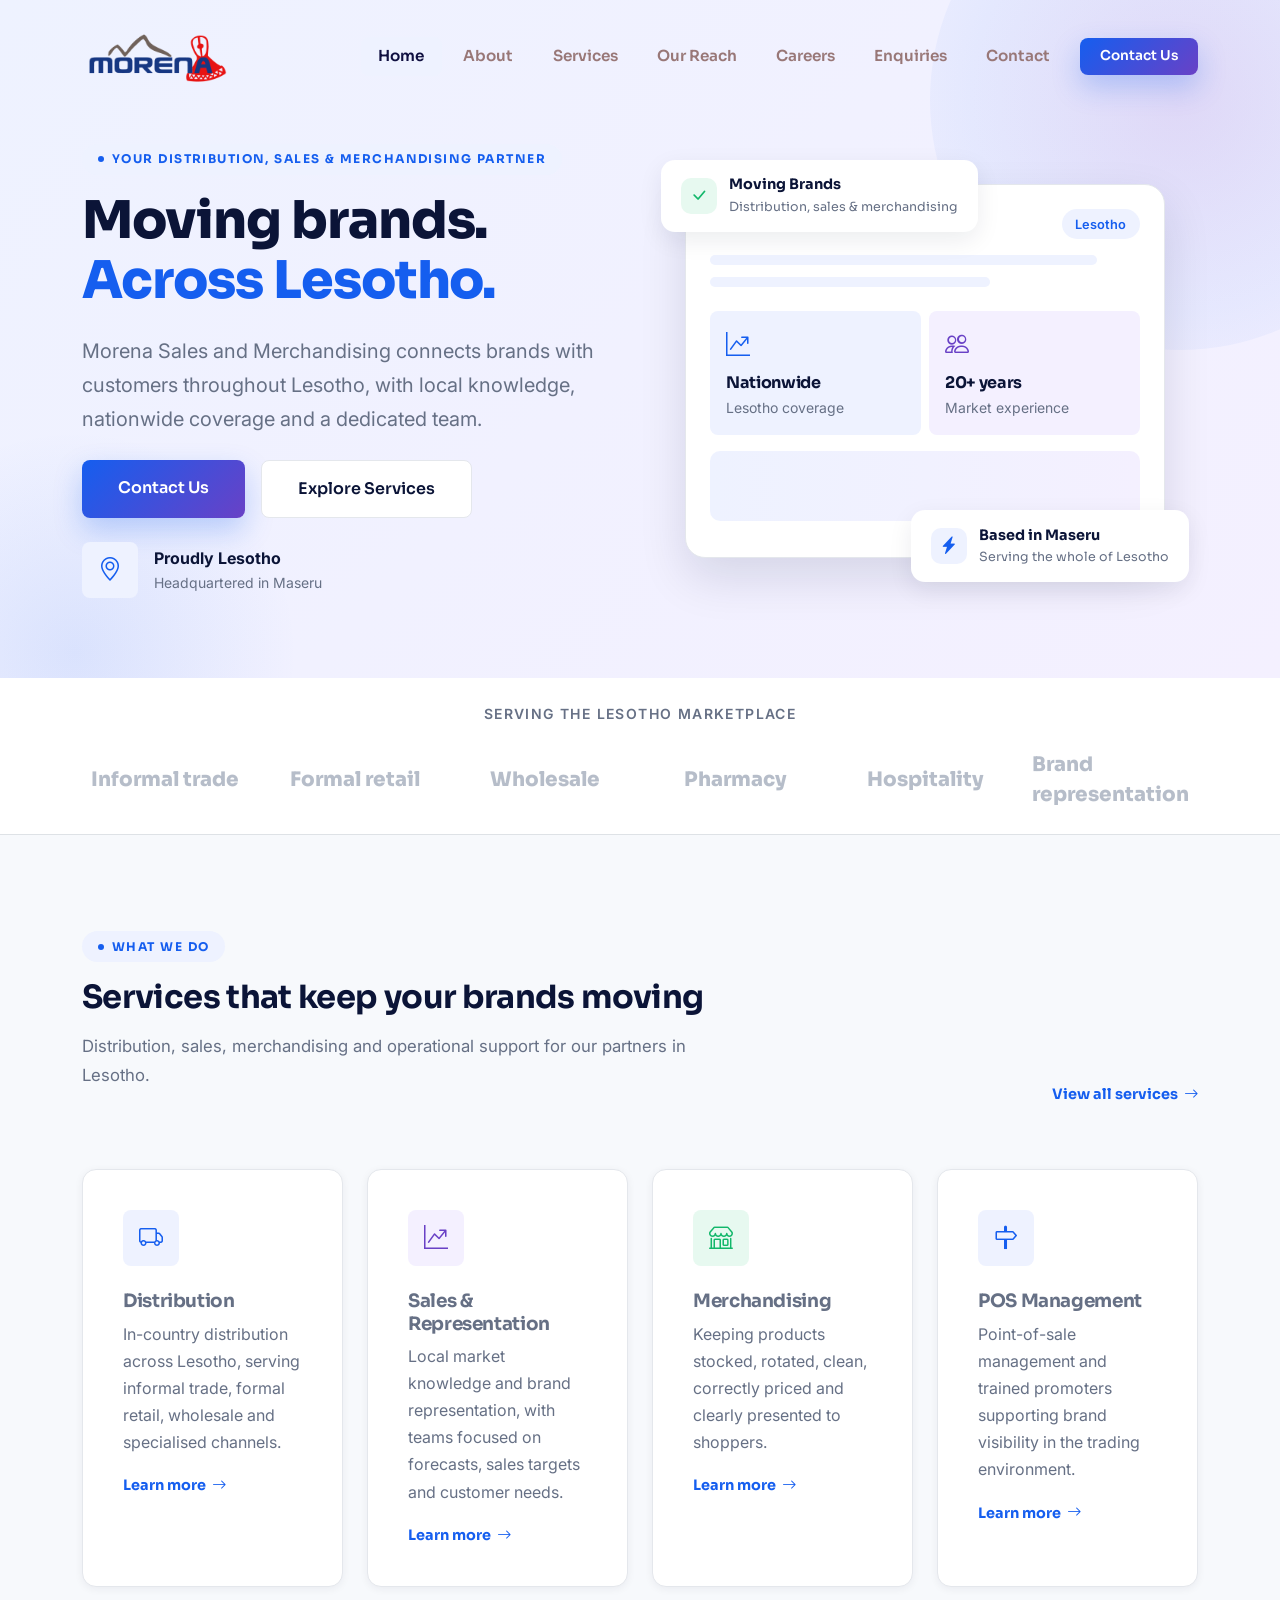
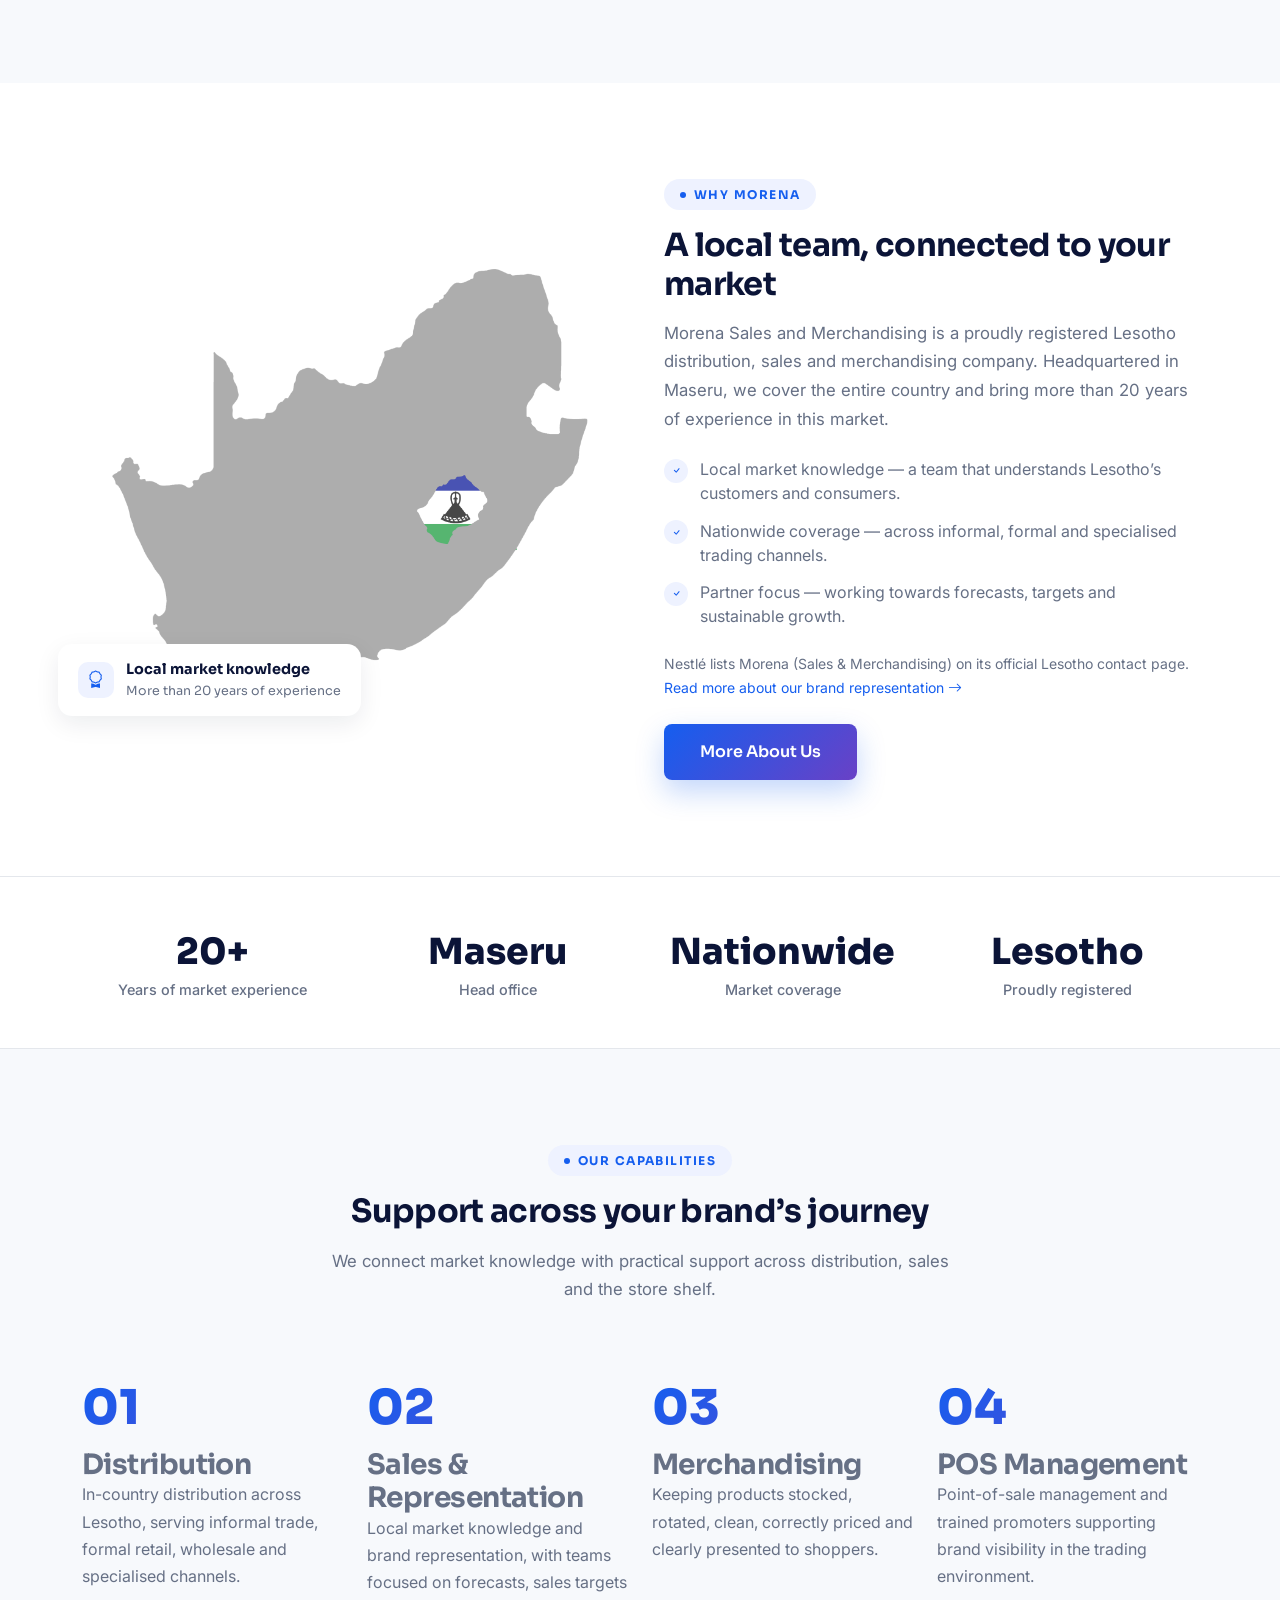
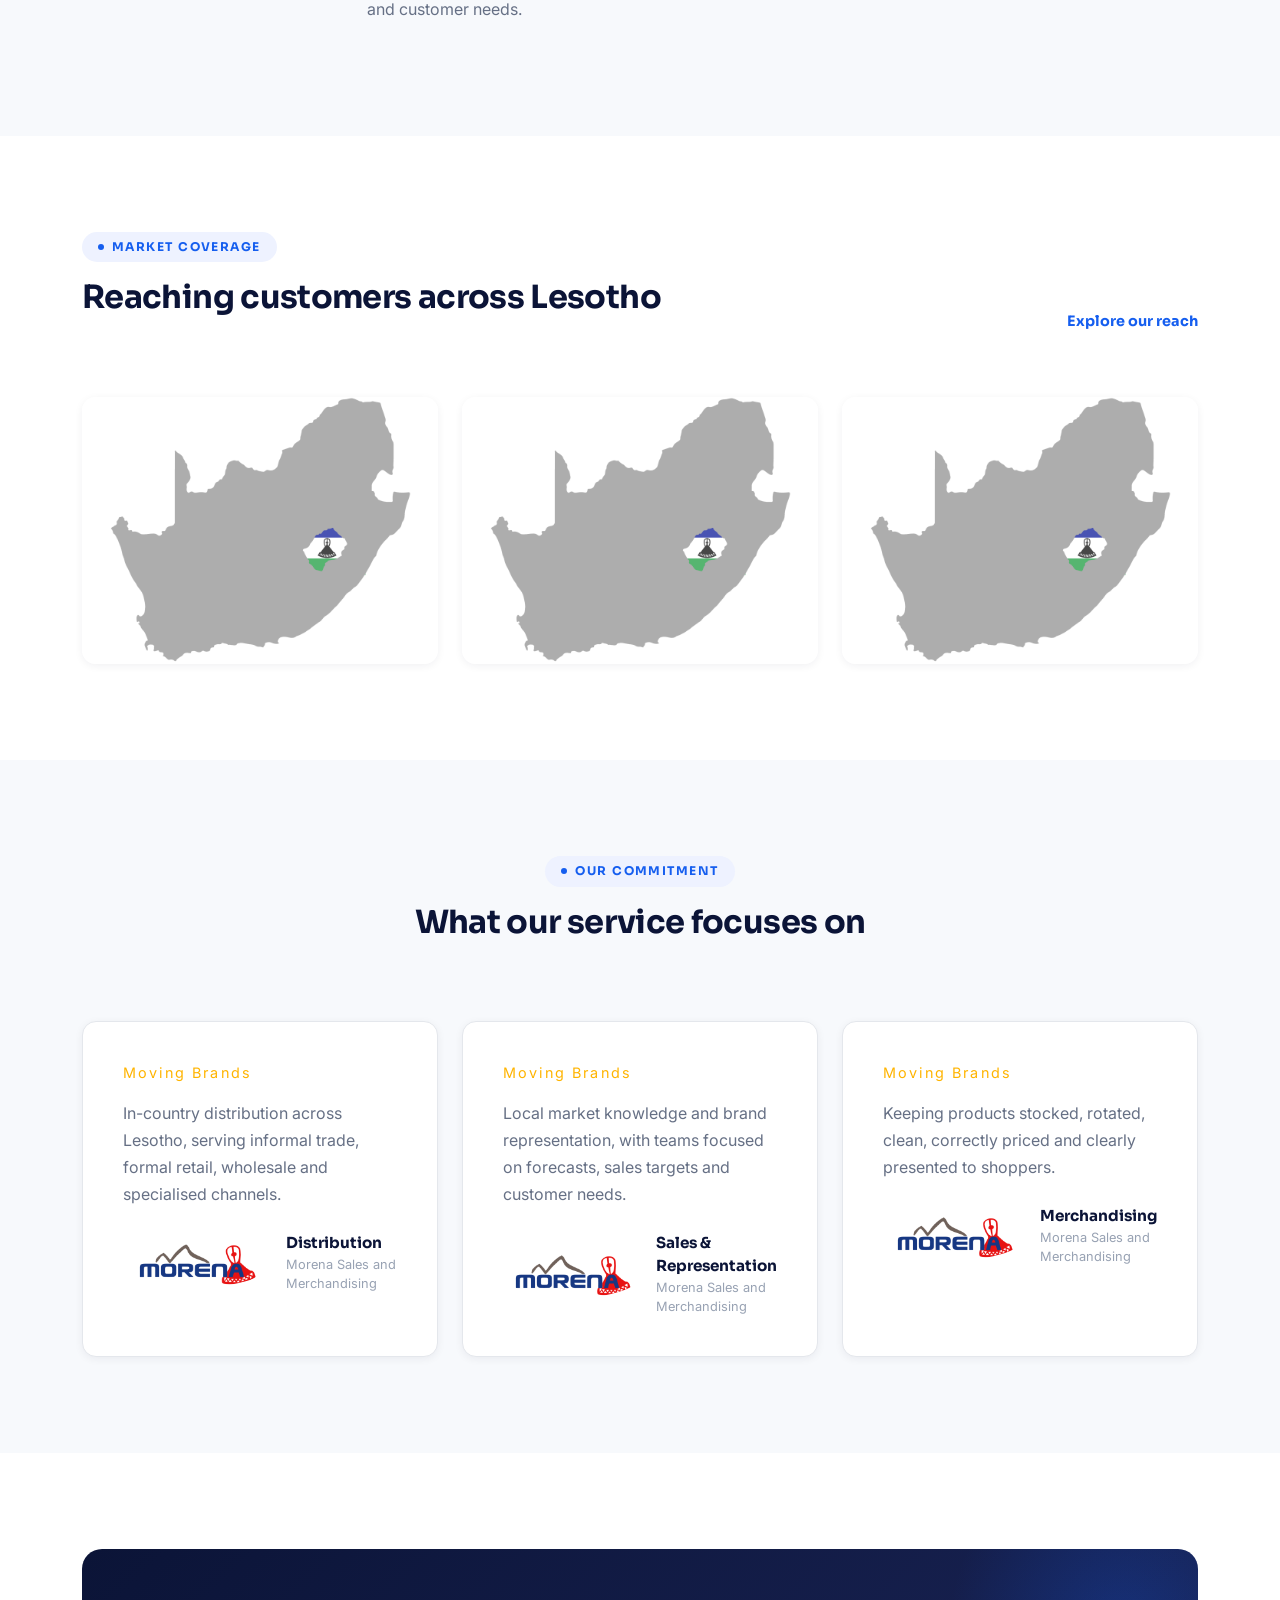
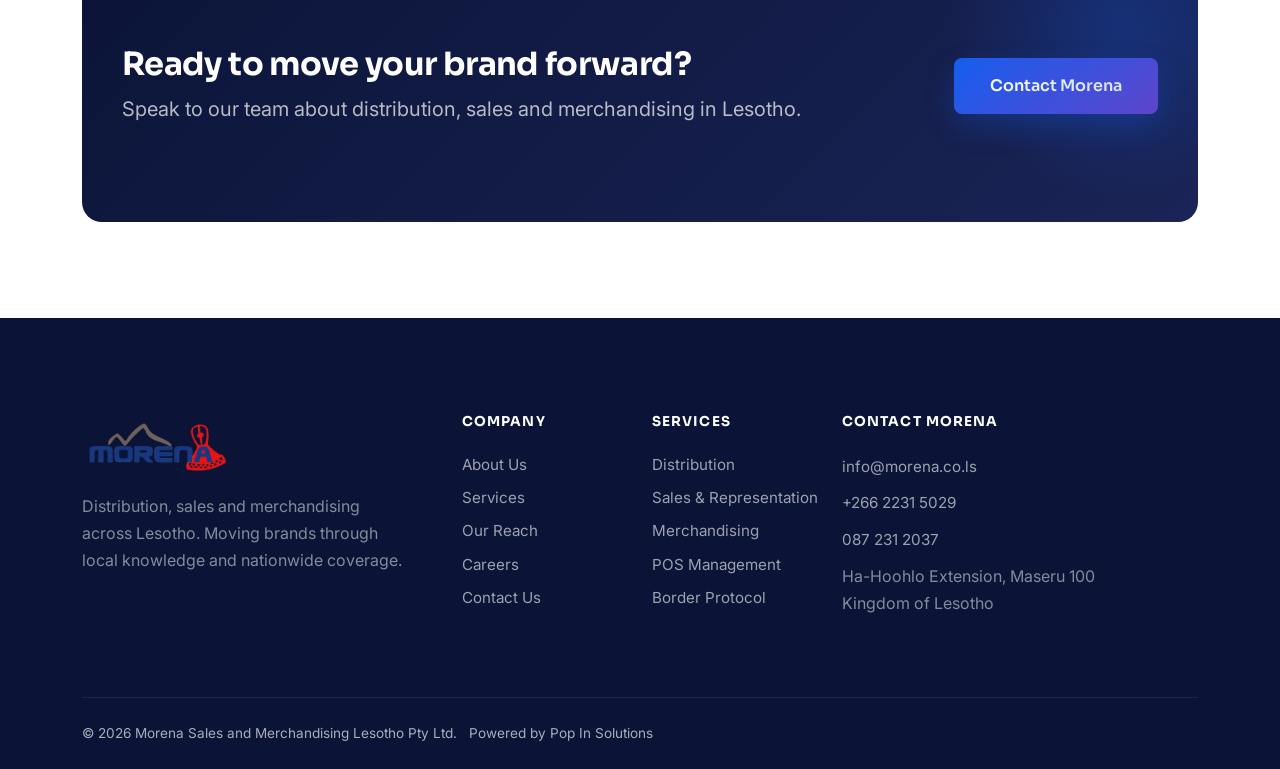
==== commit b14d651f: "updates" ====
--- a/index.html
+++ b/index.html
@@ -16,7 +16,7 @@
 </head>
 <body><nav class="navbar navbar-expand-lg navbar-nexora fixed-top">
 <div class="container">
-<a class="navbar-brand navbar-brand-custom" href="index.html"><img alt="Morena Sales and Merchandising" height="63" src="assets/morena-logo.png" style="width:151px;height:auto;background:white;border-radius:4px;padding:3px;" width="151"/></a>
+<a class="navbar-brand navbar-brand-custom" href="index.html"><img alt="Morena Sales and Merchandising" height="63" src="assets/morena-logo.png" style="width:151px;height:auto;background:transparent;border-radius:4px;padding:3px;" width="151"/></a>
 <button aria-controls="mainNav" aria-expanded="false" aria-label="Toggle navigation" class="navbar-toggler navbar-toggler-custom" data-bs-target="#mainNav" data-bs-toggle="collapse" type="button">
 <span class="bar"></span><span class="bar"></span><span class="bar"></span>
 </button>
@@ -291,7 +291,7 @@
 <div class="stars">Moving Brands</div>
 <p>In-country distribution across Lesotho, serving informal trade, formal retail, wholesale and specialised channels.</p>
 <div class="testimonial-author">
-<img alt="Morena Sales" src="assets/morena-logo.png" style="width:100%;object-fit:contain;background:#fff;"/>
+<img alt="Morena Sales" src="assets/morena-logo.png" style="width:100%;object-fit:contain;background:transparent;"/>
 <div>
 <div class="name">Distribution</div>
 <div class="role">Morena Sales and Merchandising</div>
@@ -304,7 +304,7 @@
 <div class="stars">Moving Brands</div>
 <p>Local market knowledge and brand representation, with teams focused on forecasts, sales targets and customer needs.</p>
 <div class="testimonial-author">
-<img alt="Morena Sales" src="assets/morena-logo.png" style="width:100%;object-fit:contain;background:#fff;"/>
+<img alt="Morena Sales" src="assets/morena-logo.png" style="width:100%;object-fit:contain;background:transparent;"/>
 <div>
 <div class="name">Sales &amp; Representation</div>
 <div class="role">Morena Sales and Merchandising</div>
@@ -317,7 +317,7 @@
 <div class="stars">Moving Brands</div>
 <p>Keeping products stocked, rotated, clean, correctly priced and clearly presented to shoppers.</p>
 <div class="testimonial-author">
-<img alt="Morena Sales" src="assets/morena-logo.png" style="width:100%;object-fit:contain;background:#fff;"/>
+<img alt="Morena Sales" src="assets/morena-logo.png" style="width:100%;object-fit:contain;background:transparent;"/>
 <div>
 <div class="name">Merchandising</div>
 <div class="role">Morena Sales and Merchandising</div>
@@ -345,7 +345,7 @@
 <div class="container">
 <div class="row gy-4">
 <div class="col-lg-4 col-md-6">
-<a class="navbar-brand-custom d-inline-block mb-3" href="index.html" style="color:#fff !important;"><img alt="Morena Sales and Merchandising" height="63" src="assets/morena-logo.png" style="width:151px;height:auto;background:white;border-radius:4px;padding:3px;" width="151"/></a>
+<a class="navbar-brand-custom d-inline-block mb-3" href="index.html" style="color:#fff !important;"><img alt="Morena Sales and Merchandising" height="63" src="assets/morena-logo.png" style="width:151px;height:auto;background:transparent;border-radius:4px;padding:3px;" width="151"/></a>
 <p class="text-white-50 mb-4" style="max-width:320px;">Distribution, sales and merchandising across Lesotho. Moving brands through local knowledge and nationwide coverage.</p>
 <div class="d-flex gap-2">
 </div>
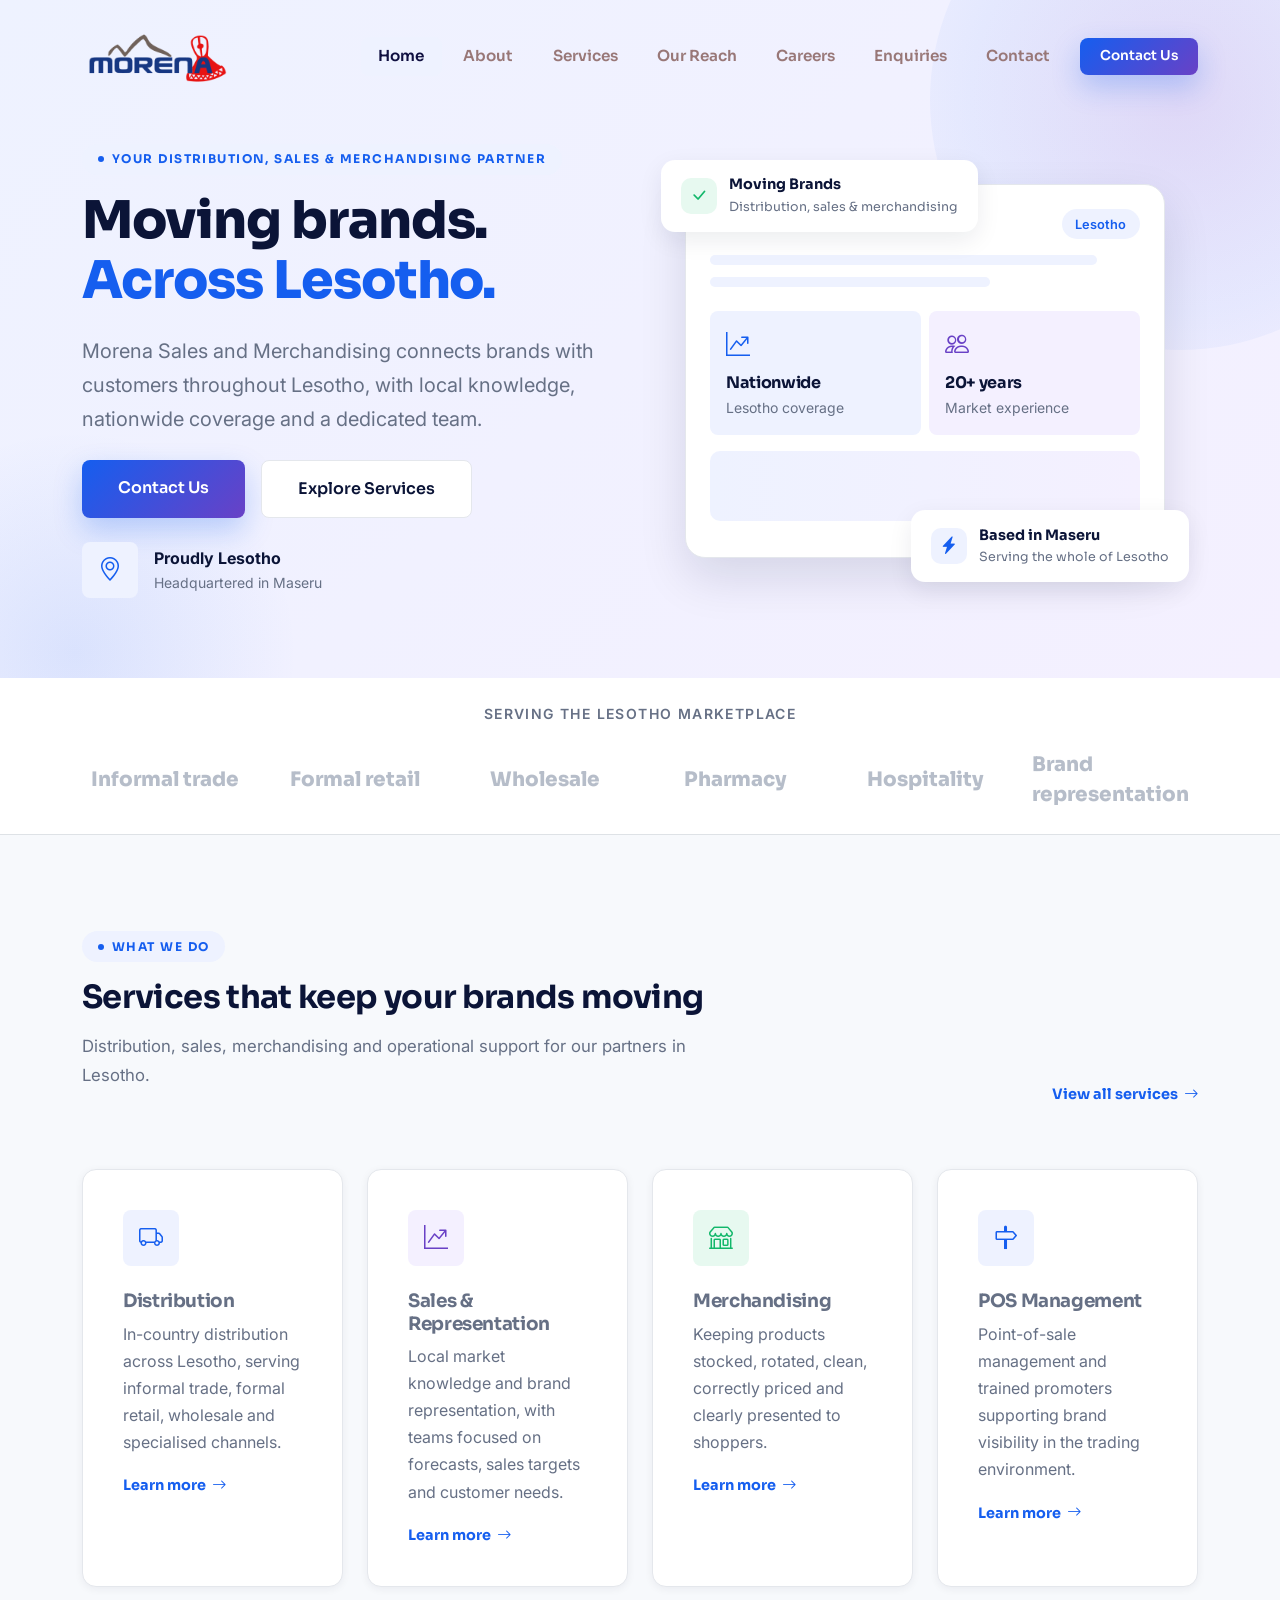
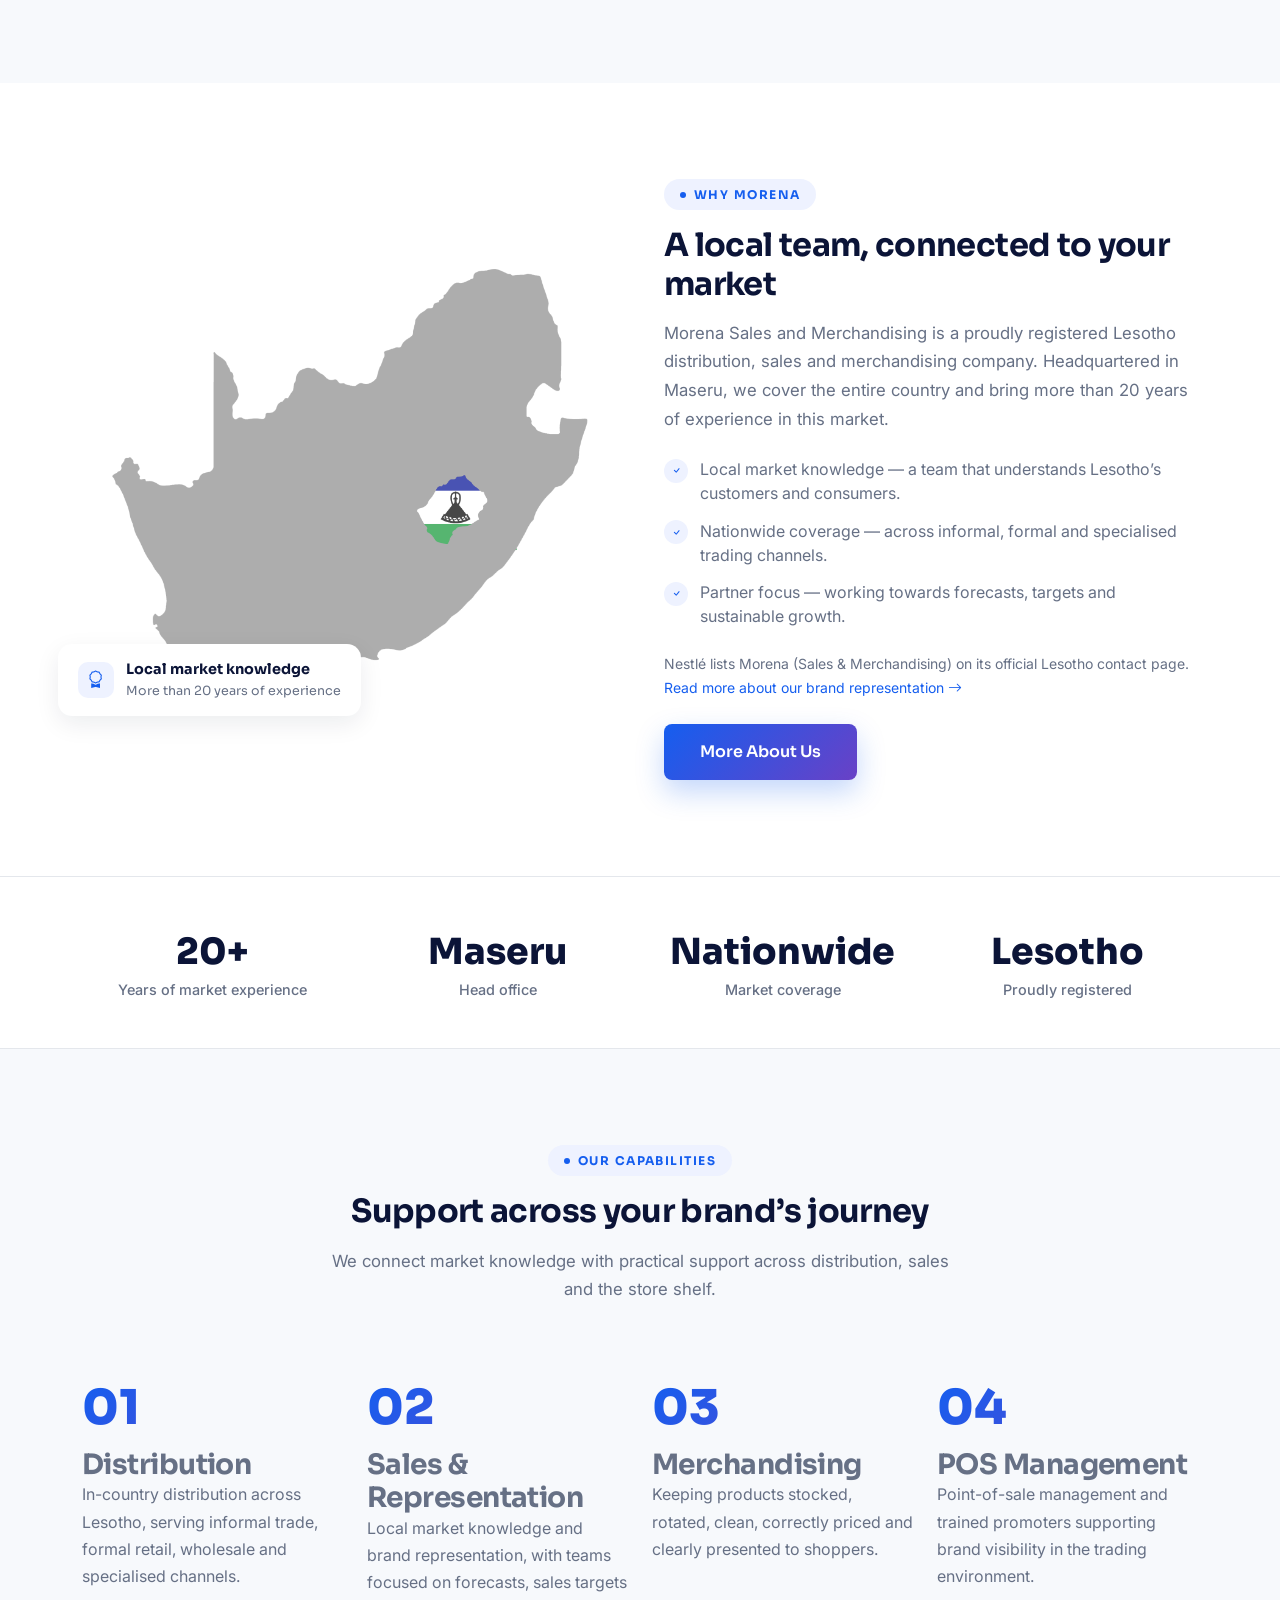
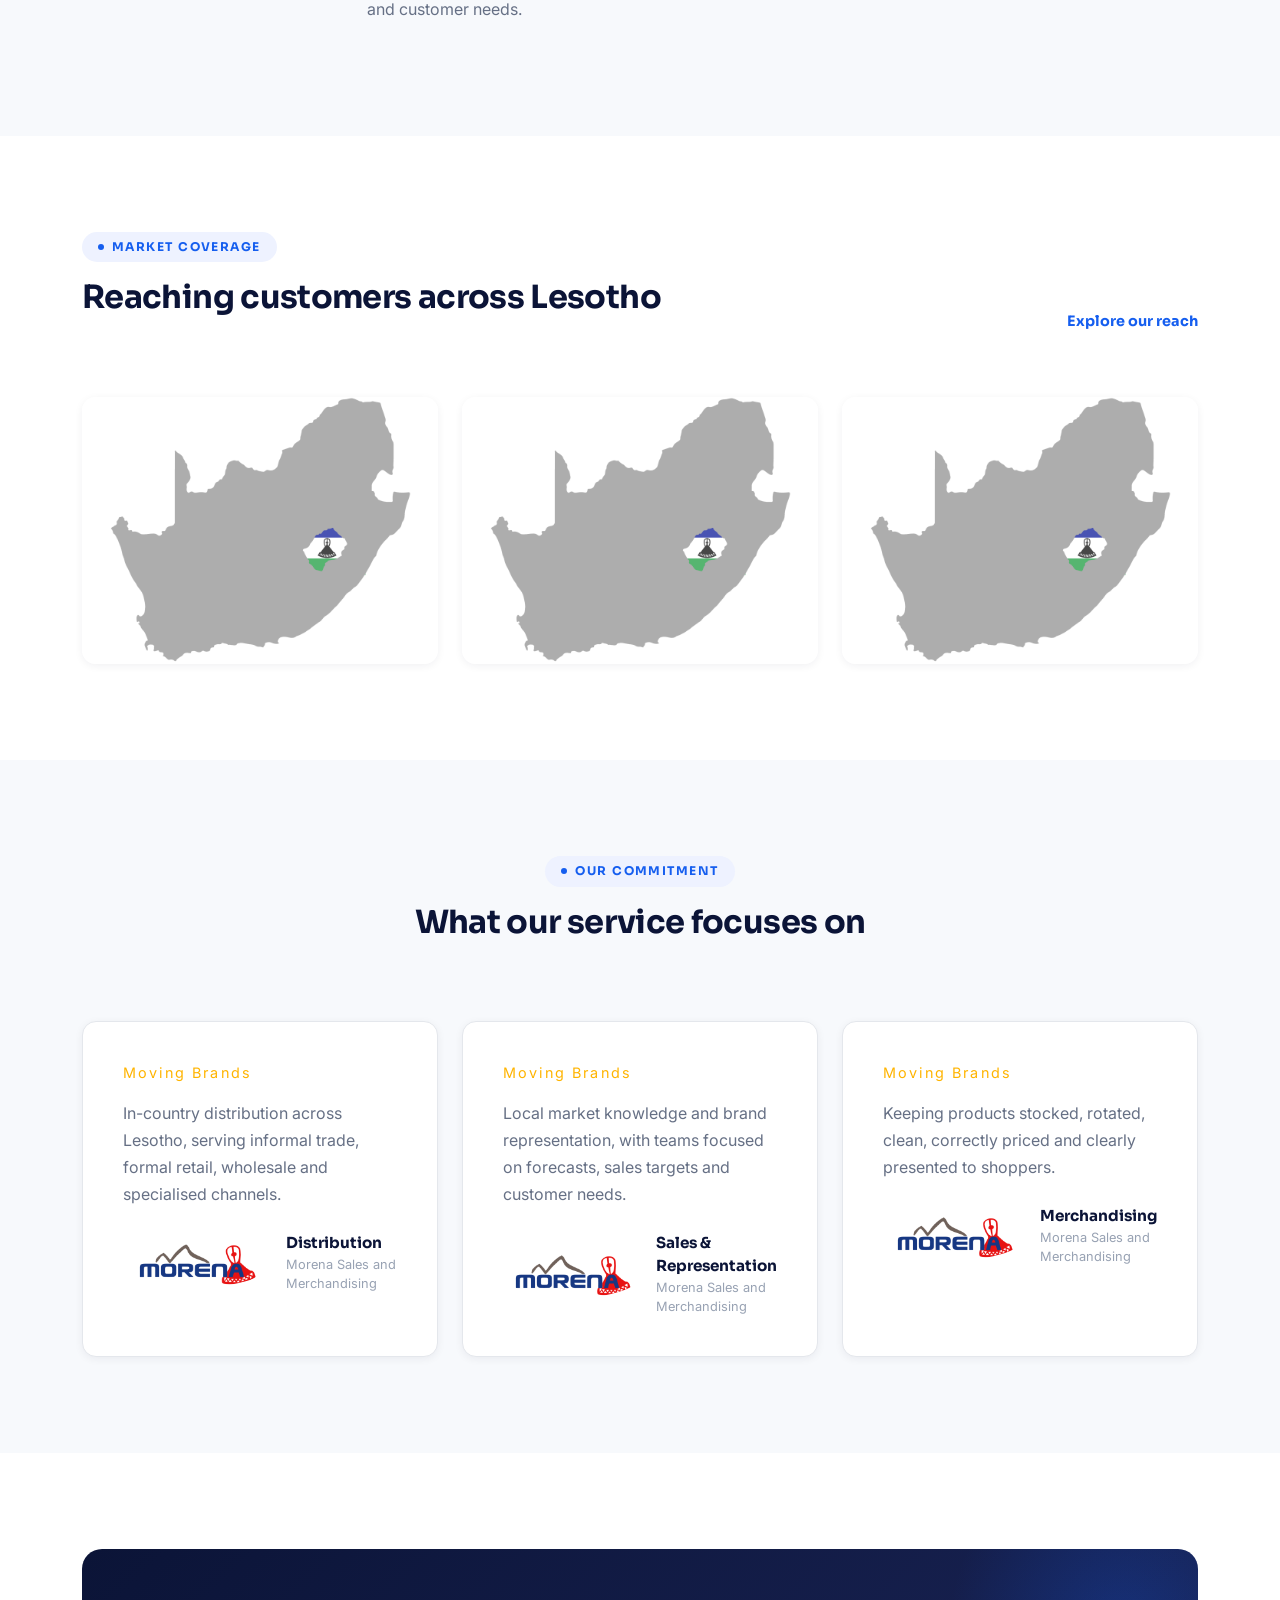
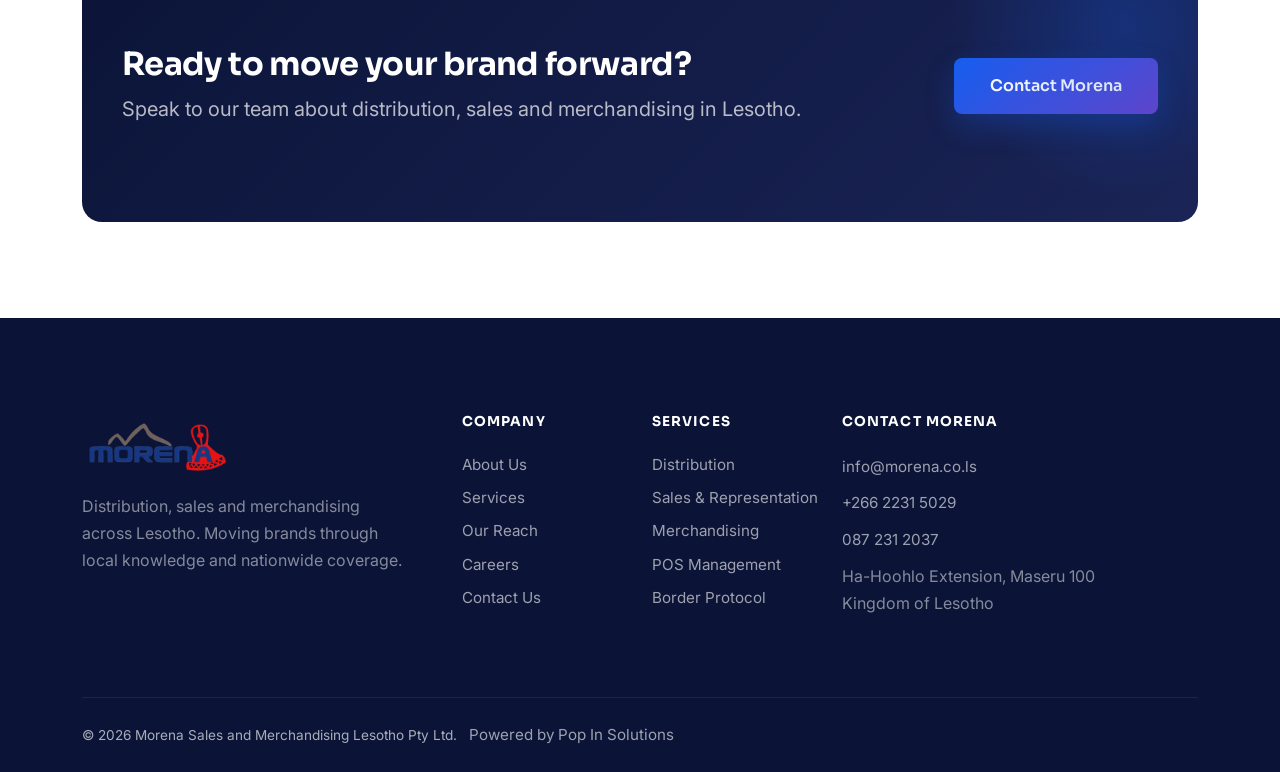
==== commit 85b29e3f: "updatesss" ====
--- a/index.html
+++ b/index.html
@@ -372,7 +372,7 @@
 </div>
 </div>
 <div class="footer-bottom d-flex flex-column flex-md-row justify-content-between align-items-center gap-2 text-center text-md-start">
-<p class="mb-0">© 2026 Morena Sales and Merchandising Lesotho Pty Ltd. <span class="ms-2">Powered by Pop In Solutions</span></p>
+<p class="mb-0">© 2026 Morena Sales and Merchandising Lesotho Pty Ltd. <a class="ms-2 d-inline mb-0" href="https://popinsolutions.co.za/">Powered by Pop In Solutions</a></p>
 <div class="d-flex gap-4">
 </div>
 </div>
--- a/css/custom.css
+++ b/css/custom.css
@@ -271,6 +271,31 @@
   transform: translateY(-6px) rotate(-45deg);
 }
 
+@media (max-width: 991.98px) {
+  .navbar-nexora,
+  .navbar-nexora.scrolled {
+    padding: 0.75rem 0;
+    background: var(--n-white);
+    backdrop-filter: none;
+    box-shadow: var(--n-shadow-sm);
+    max-height: 100vh;
+    max-height: 100dvh;
+    overflow-y: auto;
+    overscroll-behavior-y: contain;
+  }
+
+  .navbar-nexora .navbar-collapse {
+    padding-bottom: 0.5rem;
+  }
+
+  .navbar-nexora .nav-link {
+    color: var(--n-navy) !important;
+    min-height: 44px;
+    display: flex;
+    align-items: center;
+  }
+}
+
 /* =====================================================
    HERO
    ===================================================== */
@@ -593,6 +618,29 @@
 .portfolio-overlay h5 { color: #fff; margin-bottom: 0.25rem; }
 .portfolio-overlay span { color: rgba(255,255,255,0.7); font-size: 0.85rem; }
 
+/* Reach captions stay readable on touch screens and before hover. */
+.reach-card {
+  aspect-ratio: auto;
+  height: 100%;
+  background: var(--n-white);
+  border: 1px solid var(--n-border);
+}
+
+.reach-card img {
+  display: block;
+  aspect-ratio: 3 / 2;
+  height: auto;
+  object-fit: cover;
+}
+
+.reach-card:hover img { transform: none; }
+
+.reach-card-caption { padding: 1.25rem 1.5rem; }
+.reach-card-caption span { color: var(--n-slate); font-size: 0.85rem; }
+.reach-card-caption h5 { color: var(--n-navy); margin: 0.35rem 0 0; }
+.reach-card:hover h5 { color: var(--n-primary); }
+.reach-card:focus-visible { outline: 3px solid var(--n-primary); outline-offset: 4px; }
+
 /* Testimonial card */
 .testimonial-card {
   background: #fff;
